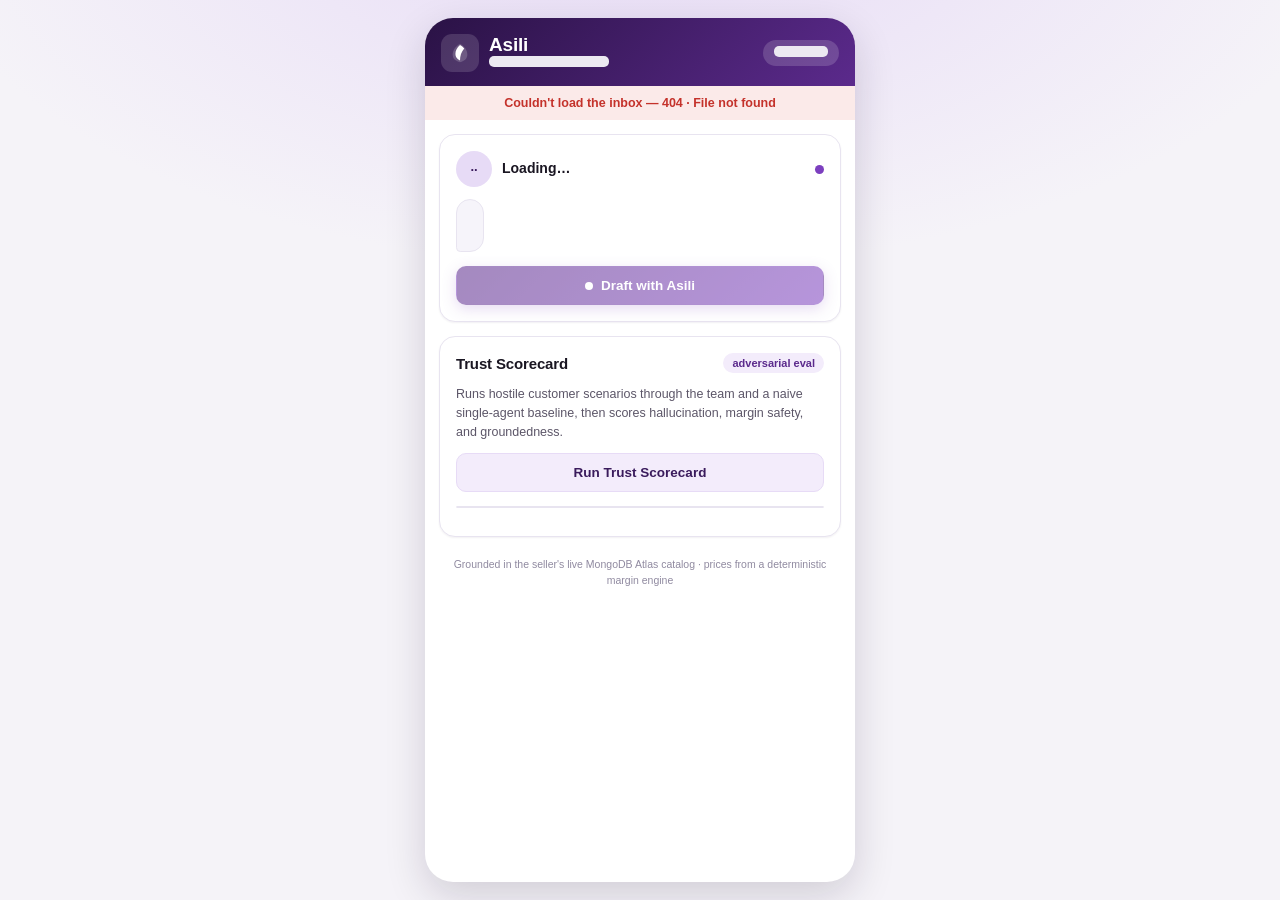
==== src/asili_agents/web/index.html @ 0b122897 "feat(web): phone-inbox SPA (activity rail, source chips, approval gate, Trust Scorecard)" ====
<!DOCTYPE html>
<html lang="en">
<head>
  <meta charset="UTF-8" />
  <!-- Phone-first: lock the viewport so the inbox feels like a native app -->
  <meta name="viewport" content="width=device-width, initial-scale=1, viewport-fit=cover" />
  <meta name="theme-color" content="#2A1245" />
  <meta name="description" content="Asili — the AI ops team that can prove it never lied. Every reply grounded in the seller's live catalog." />
  <title>Asili · Seller Inbox</title>
  <!-- Same-origin static assets only. No CDNs, no build step. -->
  <link rel="stylesheet" href="./styles.css" />
</head>
<body>
  <!-- The whole app is a single phone-sized column (max ~430px). -->
  <main class="phone" id="app" aria-live="polite">

    <!-- 1) HEADER: Asili wordmark + seller name + lane (from /api/seller) -->
    <header class="appbar" id="appbar">
      <div class="appbar__brand">
        <!-- Inline SVG mark (no external logos / trademarks per competition rules) -->
        <span class="logo" aria-hidden="true">
          <svg viewBox="0 0 24 24" width="22" height="22" role="img">
            <!-- Stylized tea leaf in deep violet -->
            <path d="M12 2C7 5 4 9 4 14c0 4 3 7 8 8 5-1 8-4 8-8 0-5-3-9-8-12z"
                  fill="currentColor" opacity="0.18"/>
            <path d="M12 3.2c-3.2 3-5 6.2-5 9.8 0 3 1.7 5.6 5 7.2 0-5.1 1.4-9.4 4.6-13.1C15.3 5.3 13.8 4 12 3.2z"
                  fill="currentColor"/>
          </svg>
        </span>
        <div class="appbar__titles">
          <span class="wordmark">Asili</span>
          <span class="appbar__sub" id="sellerLine">
            <span class="skeleton skeleton--text" style="width:120px"></span>
          </span>
        </div>
      </div>
      <span class="lane-pill" id="lanePill" title="Trade lane">
        <span class="skeleton skeleton--text" style="width:54px"></span>
      </span>
    </header>

    <!-- Thin global error banner (network failures, etc.) -->
    <div class="banner banner--error" id="errorBanner" hidden role="alert"></div>

    <!-- Scrollable conversation + panels -->
    <section class="scroll" id="scroll">

      <!-- 2) CONVERSATION: inbound customer bubble + primary CTA -->
      <article class="card thread" id="threadCard" aria-label="Customer conversation">
        <div class="thread__meta" id="threadMeta">
          <span class="avatar" id="custAvatar">··</span>
          <div class="thread__who">
            <strong id="custName">Loading…</strong>
            <span class="thread__channel" id="custChannel"></span>
          </div>
          <span class="dot dot--live" title="Awaiting reply"></span>
        </div>

        <!-- Message bubbles get injected here -->
        <div class="bubbles" id="bubbles">
          <div class="bubble bubble--in skeleton-bubble">
            <span class="skeleton skeleton--text" style="width:80%"></span>
            <span class="skeleton skeleton--text" style="width:55%"></span>
          </div>
        </div>

        <!-- Primary action -->
        <button class="btn btn--primary btn--block" id="draftBtn" disabled>
          <span class="btn__spark" aria-hidden="true"></span>
          Draft with Asili
        </button>
      </article>

      <!-- 3) ACTIVITY RAIL: streamed agent steps (filled after Draft) -->
      <article class="card panel" id="railCard" hidden aria-label="Agent activity">
        <div class="panel__head">
          <h2 class="panel__title">Agent activity</h2>
          <span class="panel__tag" id="railTag">live trace</span>
        </div>
        <ol class="rail" id="rail"></ol>
      </article>

      <!-- 3b) DRAFT REPLY: grounded facts + source chips + approve/edit/reject -->
      <article class="card panel" id="draftCard" hidden aria-label="Drafted reply">
        <div class="panel__head">
          <h2 class="panel__title">Asili's draft reply</h2>
          <span class="panel__tag panel__tag--ok" id="draftStatusTag">pending approval</span>
        </div>

        <!-- Grounded business facts (from facts[]) -->
        <div class="facts" id="facts"></div>

        <!-- The composed reply, shown as an outbound bubble -->
        <div class="draft-bubble" id="draftBubble">
          <p class="draft-bubble__body" id="draftBody"></p>
          <div class="sources" id="draftSources"></div>
        </div>

        <!-- Inline editor (hidden until "Edit") -->
        <div class="editor" id="editor" hidden>
          <label class="editor__label" for="editArea">Edit before sending</label>
          <textarea id="editArea" class="editor__area" rows="4"></textarea>
        </div>

        <!-- One-tap controls -->
        <div class="actions" id="draftActions">
          <button class="btn btn--primary" id="approveBtn">Approve &amp; send</button>
          <button class="btn btn--ghost" id="editBtn">Edit</button>
          <button class="btn btn--danger-ghost" id="rejectBtn">Reject</button>
        </div>
        <!-- Editor-mode controls (hidden until Edit) -->
        <div class="actions" id="editActions" hidden>
          <button class="btn btn--primary" id="sendEditBtn">Send edited</button>
          <button class="btn btn--ghost" id="cancelEditBtn">Cancel</button>
        </div>

        <!-- Result toast after an action -->
        <div class="result" id="approveResult" hidden></div>
      </article>

      <!-- 4) BASELINE: "What a plain chatbot would send" -->
      <article class="card panel panel--muted" id="baselineCard" hidden aria-label="Plain chatbot comparison">
        <div class="panel__head">
          <h2 class="panel__title">What a plain chatbot would send</h2>
          <span class="panel__tag panel__tag--bad">no tools · ungrounded</span>
        </div>
        <div class="baseline-bubble" id="baselineBubble">
          <p class="baseline-bubble__body" id="baselineBody"></p>
          <div class="warnings" id="baselineWarnings"></div>
        </div>
        <p class="panel__foot">Single model, no catalog access. It guesses — and the guesses are wrong.</p>
      </article>

      <!-- 5) TRUST SCORECARD: team vs baseline metrics (/api/eval) -->
      <article class="card panel" id="scoreCard" aria-label="Trust scorecard">
        <div class="panel__head">
          <h2 class="panel__title">Trust Scorecard</h2>
          <span class="panel__tag" id="scoreTag">adversarial eval</span>
        </div>
        <p class="panel__intro">
          Runs hostile customer scenarios through the team and a naive single-agent baseline,
          then scores hallucination, margin safety, and groundedness.
        </p>
        <button class="btn btn--secondary btn--block" id="evalBtn">Run Trust Scorecard</button>
        <!-- Scoreboard injected here -->
        <div class="scoreboard" id="scoreboard" hidden></div>
        <!-- Per-scenario detail -->
        <div class="scenarios" id="scenarios" hidden></div>
      </article>

      <footer class="appfoot">
        <span>Grounded in the seller's live MongoDB Atlas catalog · prices from a deterministic margin engine</span>
      </footer>
    </section>
  </main>

  <!-- Same-origin script, no modules needed -->
  <script src="./app.js" defer></script>
</body>
</html>
---- src/asili_agents/web/styles.css ----
/* =========================================================================
   Asili — Seller Inbox
   Phone-first single-page app. Deep-violet accent (the hero is Purple Tea).
   No frameworks, no CDNs. System fonts only so it works fully offline.
   ========================================================================= */

/* ---- Design tokens ---------------------------------------------------- */
:root {
  /* Deep-violet / purple accent system */
  --violet-900: #1B0E2E;
  --violet-800: #2A1245;
  --violet-700: #3A1B5C;
  --violet-600: #5B2A8C;
  --violet-500: #7C3FBF;   /* primary accent */
  --violet-400: #9B6BD6;
  --violet-200: #E7DBF6;
  --violet-100: #F3ECFB;

  /* Neutrals */
  --bg: #F5F3F8;
  --surface: #FFFFFF;
  --surface-muted: #F6F4FA;
  --ink: #1A1622;
  --ink-muted: #5C5668;
  --ink-subtle: #908AA0;
  --border: #E8E4F0;
  --border-strong: #D7D0E6;

  /* Status colors */
  --ok: #1F8A55;
  --ok-soft: #E4F4EC;
  --bad: #C4322B;
  --bad-soft: #FBEAE9;
  --warn: #B5791A;
  --warn-soft: #F8EFDD;
  --signal: #B5791A;

  /* MongoDB / MCP chip (brand-neutral leaf-green, no logos) */
  --mongo: #0E7A4B;
  --mongo-soft: #E2F3EA;

  --radius: 16px;
  --radius-sm: 10px;
  --radius-lg: 22px;
  --shadow-sm: 0 1px 2px rgba(26, 14, 46, 0.06);
  --shadow-md: 0 6px 20px rgba(26, 14, 46, 0.10);
  --shadow-lg: 0 14px 40px rgba(26, 14, 46, 0.16);

  --font: -apple-system, BlinkMacSystemFont, "Segoe UI", Roboto, Helvetica, Arial, sans-serif;
  --mono: ui-monospace, "SF Mono", "Cascadia Mono", Menlo, Consolas, monospace;
}

/* ---- Reset ------------------------------------------------------------ */
* { box-sizing: border-box; margin: 0; padding: 0; }
html, body { height: 100%; }
body {
  font-family: var(--font);
  color: var(--ink);
  /* Soft violet gradient backdrop frames the phone on larger screens */
  background:
    radial-gradient(1200px 600px at 50% -10%, var(--violet-200), transparent 60%),
    var(--bg);
  -webkit-font-smoothing: antialiased;
  text-rendering: optimizeLegibility;
  display: flex;
  justify-content: center;
}

button { font-family: inherit; cursor: pointer; }
ol, ul { list-style: none; }

/* ---- Phone shell ------------------------------------------------------ */
.phone {
  width: 100%;
  max-width: 430px;
  min-height: 100dvh;
  background: var(--surface);
  display: flex;
  flex-direction: column;
  position: relative;
  box-shadow: var(--shadow-lg);
}
@media (min-width: 460px) {
  .phone {
    margin: 18px 0;
    min-height: calc(100dvh - 36px);
    border-radius: 28px;
    overflow: hidden;
  }
}

/* ---- App bar (header) ------------------------------------------------- */
.appbar {
  display: flex;
  align-items: center;
  justify-content: space-between;
  gap: 10px;
  padding: 16px 16px 14px;
  padding-top: max(16px, env(safe-area-inset-top));
  background: linear-gradient(135deg, var(--violet-800), var(--violet-600));
  color: #fff;
  position: sticky;
  top: 0;
  z-index: 20;
}
.appbar__brand { display: flex; align-items: center; gap: 10px; min-width: 0; }
.logo {
  display: grid; place-items: center;
  width: 38px; height: 38px;
  border-radius: 11px;
  background: rgba(255, 255, 255, 0.14);
  color: #fff;
  flex: none;
}
.appbar__titles { display: flex; flex-direction: column; line-height: 1.1; min-width: 0; }
.wordmark { font-size: 19px; font-weight: 700; letter-spacing: -0.01em; }
.appbar__sub {
  font-size: 12.5px;
  color: rgba(255, 255, 255, 0.78);
  white-space: nowrap;
  overflow: hidden;
  text-overflow: ellipsis;
  max-width: 200px;
}
.lane-pill {
  flex: none;
  font-size: 12px;
  font-weight: 600;
  padding: 6px 11px;
  border-radius: 999px;
  background: rgba(255, 255, 255, 0.16);
  color: #fff;
  white-space: nowrap;
}

/* ---- Scroll area ------------------------------------------------------ */
.scroll {
  flex: 1;
  overflow-y: auto;
  -webkit-overflow-scrolling: touch;
  padding: 14px 14px calc(20px + env(safe-area-inset-bottom));
  display: flex;
  flex-direction: column;
  gap: 14px;
}

/* ---- Cards / panels --------------------------------------------------- */
.card {
  background: var(--surface);
  border: 1px solid var(--border);
  border-radius: var(--radius);
  box-shadow: var(--shadow-sm);
  padding: 16px;
}
.panel--muted { background: var(--surface-muted); }

.panel__head {
  display: flex;
  align-items: center;
  justify-content: space-between;
  gap: 10px;
  margin-bottom: 12px;
}
.panel__title { font-size: 15px; font-weight: 700; letter-spacing: -0.01em; }
.panel__tag {
  font-size: 11px;
  font-weight: 600;
  padding: 4px 9px;
  border-radius: 999px;
  background: var(--violet-100);
  color: var(--violet-600);
  white-space: nowrap;
}
.panel__tag--ok { background: var(--warn-soft); color: var(--warn); }
.panel__tag--bad { background: var(--bad-soft); color: var(--bad); }
.panel__intro, .panel__foot, .panel__intro {
  font-size: 12.5px;
  color: var(--ink-muted);
  line-height: 1.5;
}
.panel__intro { margin-bottom: 12px; }
.panel__foot { margin-top: 10px; }

/* ---- Conversation thread --------------------------------------------- */
.thread__meta {
  display: flex;
  align-items: center;
  gap: 10px;
  margin-bottom: 12px;
}
.avatar {
  width: 36px; height: 36px;
  border-radius: 50%;
  background: var(--violet-200);
  color: var(--violet-700);
  font-size: 13px;
  font-weight: 700;
  display: grid;
  place-items: center;
  flex: none;
}
.thread__who { display: flex; flex-direction: column; line-height: 1.25; flex: 1; min-width: 0; }
.thread__who strong { font-size: 14px; }
.thread__channel { font-size: 11.5px; color: var(--ink-subtle); }
.dot { width: 9px; height: 9px; border-radius: 50%; background: var(--ink-subtle); flex: none; }
.dot--live { background: var(--violet-500); box-shadow: 0 0 0 0 rgba(124, 63, 191, 0.5); animation: pulse 2s infinite; }
@keyframes pulse {
  0%   { box-shadow: 0 0 0 0 rgba(124, 63, 191, 0.45); }
  70%  { box-shadow: 0 0 0 7px rgba(124, 63, 191, 0); }
  100% { box-shadow: 0 0 0 0 rgba(124, 63, 191, 0); }
}

.bubbles { display: flex; flex-direction: column; gap: 8px; margin-bottom: 14px; }
.bubble {
  max-width: 88%;
  padding: 10px 13px;
  font-size: 13.5px;
  line-height: 1.45;
  border-radius: 16px;
  position: relative;
}
.bubble--in {
  align-self: flex-start;
  background: var(--surface-muted);
  border: 1px solid var(--border);
  border-bottom-left-radius: 5px;
  color: var(--ink);
}
.bubble--out {
  align-self: flex-end;
  background: linear-gradient(135deg, var(--violet-600), var(--violet-500));
  color: #fff;
  border-bottom-right-radius: 5px;
}
.bubble__time {
  display: block;
  font-size: 10.5px;
  margin-top: 5px;
  opacity: 0.6;
}

/* ---- Buttons ---------------------------------------------------------- */
.btn {
  border: 1px solid transparent;
  border-radius: var(--radius-sm);
  padding: 11px 14px;
  font-size: 13.5px;
  font-weight: 600;
  color: var(--ink);
  background: var(--surface);
  transition: transform .08s ease, box-shadow .15s ease, background .15s ease, opacity .15s ease;
  display: inline-flex;
  align-items: center;
  justify-content: center;
  gap: 8px;
}
.btn:active { transform: scale(0.98); }
.btn:disabled { opacity: 0.55; cursor: not-allowed; }
.btn--block { width: 100%; }

.btn--primary {
  background: linear-gradient(135deg, var(--violet-600), var(--violet-500));
  color: #fff;
  box-shadow: 0 4px 14px rgba(124, 63, 191, 0.32);
}
.btn--primary:hover { box-shadow: 0 6px 18px rgba(124, 63, 191, 0.42); }

.btn--secondary {
  background: var(--violet-100);
  color: var(--violet-700);
  border-color: var(--violet-200);
}
.btn--ghost { background: var(--surface); border-color: var(--border-strong); color: var(--ink-muted); }
.btn--danger-ghost { background: var(--surface); border-color: var(--bad-soft); color: var(--bad); }

/* little animated spark inside the primary CTA */
.btn__spark {
  width: 8px; height: 8px; border-radius: 50%;
  background: #fff;
  box-shadow: 0 0 0 0 rgba(255,255,255,0.6);
  animation: spark 1.6s infinite;
}
@keyframes spark {
  0%, 100% { transform: scale(1); opacity: 1; }
  50% { transform: scale(1.5); opacity: 0.6; }
}
.btn.is-busy { pointer-events: none; }
.btn.is-busy .btn__spark { animation: spin 0.7s linear infinite; border-radius: 50%; box-shadow: none;
  width: 13px; height: 13px; background: transparent; border: 2px solid rgba(255,255,255,0.4); border-top-color: #fff; }
@keyframes spin { to { transform: rotate(360deg); } }

/* ---- Activity rail ---------------------------------------------------- */
.rail { display: flex; flex-direction: column; gap: 0; position: relative; }
.rail__step {
  display: grid;
  grid-template-columns: 26px 1fr;
  gap: 10px;
  padding-bottom: 14px;
  position: relative;
  /* fade-in as steps stream in */
  opacity: 0;
  transform: translateY(6px);
  animation: stepIn .34s ease forwards;
}
@keyframes stepIn { to { opacity: 1; transform: translateY(0); } }
/* vertical connector line */
.rail__step:not(:last-child)::before {
  content: "";
  position: absolute;
  left: 12px;
  top: 24px;
  bottom: 2px;
  width: 2px;
  background: var(--border);
}
.rail__node {
  width: 26px; height: 26px;
  border-radius: 50%;
  display: grid; place-items: center;
  font-size: 12px;
  background: var(--violet-100);
  color: var(--violet-600);
  border: 2px solid var(--surface);
  box-shadow: 0 0 0 1px var(--border);
  z-index: 1;
  flex: none;
}
.rail__node--manager { background: var(--violet-600); color: #fff; }
.rail__node--mongo { background: var(--mongo-soft); color: var(--mongo); }
.rail__node--pricing { background: var(--ok-soft); color: var(--ok); }

.rail__body { min-width: 0; padding-top: 1px; }
.rail__top { display: flex; align-items: center; gap: 7px; flex-wrap: wrap; margin-bottom: 3px; }
.rail__agent { font-size: 12.5px; font-weight: 700; color: var(--ink); }
.rail__role { font-size: 11px; color: var(--ink-subtle); }
.rail__trace { font-size: 12.5px; color: var(--ink-muted); line-height: 1.45; }

/* MongoDB · MCP chip */
.chip-mcp {
  display: inline-flex;
  align-items: center;
  gap: 5px;
  font-size: 10.5px;
  font-weight: 700;
  padding: 3px 8px;
  border-radius: 999px;
  background: var(--mongo-soft);
  color: var(--mongo);
  letter-spacing: 0.01em;
}
.chip-mcp::before {
  content: "";
  width: 7px; height: 7px;
  border-radius: 2px 7px 2px 7px; /* leaf-ish, brand-neutral */
  background: var(--mongo);
}

/* generic step-type chip */
.chip-step {
  font-size: 10px;
  font-weight: 700;
  text-transform: uppercase;
  letter-spacing: 0.04em;
  padding: 2px 7px;
  border-radius: 999px;
  background: var(--surface-muted);
  color: var(--ink-subtle);
  border: 1px solid var(--border);
}

.rail__empty {
  font-size: 12.5px;
  color: var(--ink-muted);
  line-height: 1.5;
  background: var(--violet-100);
  border: 1px dashed var(--violet-200);
  border-radius: var(--radius-sm);
  padding: 12px;
}

/* ---- Grounded facts grid --------------------------------------------- */
.facts {
  display: grid;
  grid-template-columns: 1fr 1fr;
  gap: 8px;
  margin-bottom: 14px;
}
.fact {
  background: var(--surface-muted);
  border: 1px solid var(--border);
  border-radius: var(--radius-sm);
  padding: 9px 11px;
}
.fact--signal { background: var(--warn-soft); border-color: #efe0c2; }
.fact--accent { background: var(--violet-100); border-color: var(--violet-200); }
.fact__key { font-size: 10.5px; color: var(--ink-subtle); text-transform: uppercase; letter-spacing: 0.03em; }
.fact__val { font-size: 15px; font-weight: 700; color: var(--ink); margin-top: 2px; }
.fact--accent .fact__val { color: var(--violet-700); }
.fact--signal .fact__val { color: var(--warn); }
.fact__sub { font-size: 11px; color: var(--ink-muted); margin-top: 1px; }

/* ---- Draft bubble + source chips ------------------------------------- */
.draft-bubble {
  background: linear-gradient(135deg, var(--violet-700), var(--violet-500));
  color: #fff;
  border-radius: var(--radius);
  border-bottom-right-radius: 6px;
  padding: 13px 14px;
  margin-bottom: 12px;
  box-shadow: var(--shadow-md);
}
.draft-bubble__body { font-size: 13.5px; line-height: 1.5; white-space: pre-wrap; }
.sources { display: flex; flex-wrap: wrap; gap: 6px; margin-top: 11px; }
.chip-source {
  font-size: 10.5px;
  font-weight: 600;
  padding: 4px 9px 4px 7px;
  border-radius: 999px;
  background: rgba(255, 255, 255, 0.16);
  color: #fff;
  border: 1px solid rgba(255, 255, 255, 0.22);
  display: inline-flex;
  align-items: center;
  gap: 5px;
  cursor: pointer;
  transition: background .15s ease;
}
.chip-source:hover, .chip-source:focus-visible { background: rgba(255, 255, 255, 0.28); outline: none; }
.chip-source::before {
  content: "";
  width: 6px; height: 6px; border-radius: 50%;
  background: rgba(255,255,255,0.9);
}
.chip-source.is-flash { animation: chipFlash .9s ease; }
@keyframes chipFlash { 0% { background: #fff; color: var(--violet-700); } 100% {} }

/* ---- Editor ----------------------------------------------------------- */
.editor { margin-bottom: 12px; }
.editor__label { font-size: 11.5px; color: var(--ink-muted); display: block; margin-bottom: 6px; }
.editor__area {
  width: 100%;
  font-family: inherit;
  font-size: 13.5px;
  line-height: 1.5;
  padding: 11px;
  border-radius: var(--radius-sm);
  border: 1px solid var(--border-strong);
  resize: vertical;
  color: var(--ink);
  background: var(--surface);
}
.editor__area:focus { outline: 2px solid var(--violet-400); border-color: var(--violet-400); }

/* ---- Action rows ------------------------------------------------------ */
.actions { display: flex; gap: 8px; }
.actions .btn { flex: 1; }
.actions .btn--ghost, .actions .btn--danger-ghost { flex: 0 0 auto; }

.result {
  margin-top: 12px;
  font-size: 12.5px;
  font-weight: 600;
  padding: 10px 12px;
  border-radius: var(--radius-sm);
  display: flex;
  align-items: center;
  gap: 8px;
}
.result--ok { background: var(--ok-soft); color: var(--ok); }
.result--info { background: var(--violet-100); color: var(--violet-700); }
.result--bad { background: var(--bad-soft); color: var(--bad); }

/* ---- Baseline (plain chatbot) ---------------------------------------- */
.baseline-bubble {
  background: #ECE9F0;
  border: 1px solid var(--border-strong);
  border-radius: var(--radius);
  border-bottom-left-radius: 6px;
  padding: 12px 13px;
  /* desaturated / greyed look */
  filter: grayscale(0.25);
}
.baseline-bubble__body { font-size: 13px; line-height: 1.5; color: #4a4655; white-space: pre-wrap; }
.warnings { display: flex; flex-wrap: wrap; gap: 6px; margin-top: 10px; }
.badge-warn {
  font-size: 10.5px;
  font-weight: 700;
  padding: 4px 9px;
  border-radius: 999px;
  background: var(--bad-soft);
  color: var(--bad);
  border: 1px solid #f1c9c6;
  display: inline-flex;
  align-items: center;
  gap: 5px;
}
.badge-warn::before { content: "!"; font-weight: 800; }

/* ---- Trust scorecard -------------------------------------------------- */
.scoreboard {
  margin-top: 14px;
  display: grid;
  grid-template-columns: 1.2fr 1fr 1fr;
  gap: 0;
  border: 1px solid var(--border);
  border-radius: var(--radius-sm);
  overflow: hidden;
}
.scoreboard__cell {
  padding: 10px 8px;
  border-bottom: 1px solid var(--border);
  font-size: 12px;
  text-align: center;
}
.scoreboard__cell:nth-child(3n+1) { text-align: left; }
.scoreboard__row { display: contents; }
.scoreboard__head .scoreboard__cell {
  background: var(--surface-muted);
  font-weight: 700;
  font-size: 11px;
  color: var(--ink-muted);
}
.scoreboard__metric { font-weight: 600; color: var(--ink); }
.scoreboard__cell:nth-last-child(-n+3) { border-bottom: none; }
.score-val { font-weight: 700; font-size: 13.5px; display: inline-block; }
.score-val--team { color: var(--ok); }
.score-val--base { color: var(--bad); }
.score-val--mute { color: var(--ink-subtle); }

.scenarios { margin-top: 12px; display: flex; flex-direction: column; gap: 8px; }
.scenario {
  border: 1px solid var(--border);
  border-radius: var(--radius-sm);
  padding: 10px 11px;
  font-size: 12px;
}
.scenario__top { display: flex; align-items: center; gap: 8px; margin-bottom: 4px; }
.scenario__verdict {
  font-size: 10px; font-weight: 800; text-transform: uppercase; letter-spacing: 0.04em;
  padding: 2px 7px; border-radius: 999px; flex: none;
}
.scenario__verdict--pass { background: var(--ok-soft); color: var(--ok); }
.scenario__verdict--fail { background: var(--bad-soft); color: var(--bad); }
.scenario__prompt { color: var(--ink); font-weight: 600; line-height: 1.4; }
.scenario__issues { color: var(--bad); margin-top: 4px; font-size: 11.5px; line-height: 1.4; }

.summary-line {
  margin-top: 12px;
  font-size: 12.5px;
  line-height: 1.5;
  color: var(--ink-muted);
  background: var(--violet-100);
  border-radius: var(--radius-sm);
  padding: 10px 12px;
}

/* ---- Footer ----------------------------------------------------------- */
.appfoot {
  text-align: center;
  font-size: 10.5px;
  color: var(--ink-subtle);
  line-height: 1.5;
  padding: 6px 14px 2px;
}

/* ---- Banner ----------------------------------------------------------- */
.banner {
  font-size: 12.5px;
  font-weight: 600;
  padding: 10px 16px;
  text-align: center;
}
.banner--error { background: var(--bad-soft); color: var(--bad); }

/* ---- Skeleton loaders ------------------------------------------------- */
.skeleton {
  display: inline-block;
  border-radius: 6px;
  background: linear-gradient(90deg, #ece9f1 25%, #f5f3f8 37%, #ece9f1 63%);
  background-size: 400% 100%;
  animation: shimmer 1.4s ease infinite;
}
.skeleton--text { height: 11px; border-radius: 5px; }
.skeleton-bubble { display: flex; flex-direction: column; gap: 7px; }
.skeleton-bubble .skeleton { height: 12px; }
@keyframes shimmer { 0% { background-position: 100% 0; } 100% { background-position: -100% 0; } }

/* ---- Reduced motion --------------------------------------------------- */
@media (prefers-reduced-motion: reduce) {
  *, *::before, *::after { animation-duration: 0.001ms !important; animation-iteration-count: 1 !important; transition-duration: 0.001ms !important; }
  .rail__step { opacity: 1; transform: none; }
}
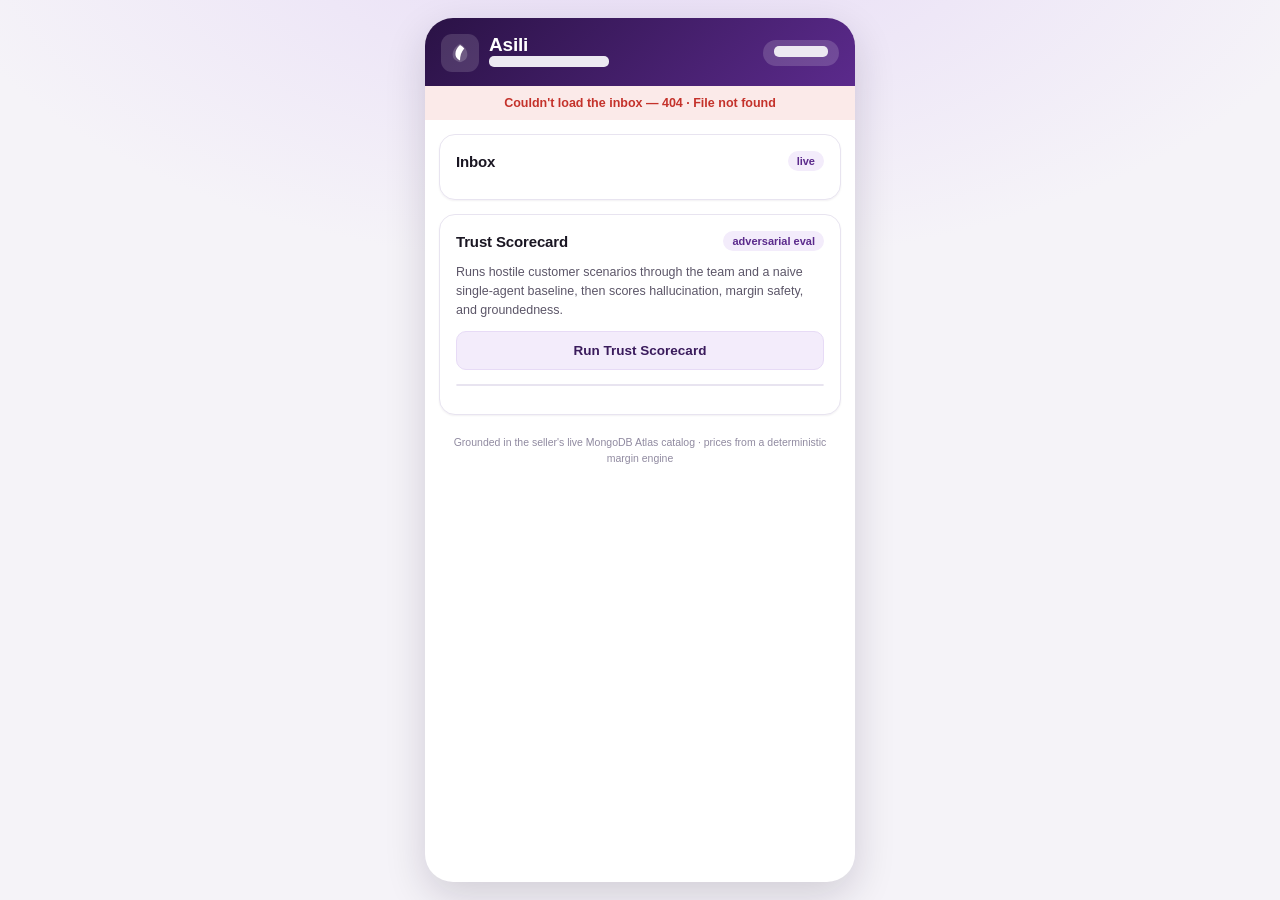
==== commit 93331039: "feat(web): seller inbox — GET /api/inbox + UI lists/opens/approves incoming Telegram conversations (" ====
--- a/src/asili_agents/web/index.html
+++ b/src/asili_agents/web/index.html
@@ -45,8 +45,17 @@
     <!-- Scrollable conversation + panels -->
     <section class="scroll" id="scroll">
 
-      <!-- 2) CONVERSATION: inbound customer bubble + primary CTA -->
-      <article class="card thread" id="threadCard" aria-label="Customer conversation">
+      <!-- 1b) INBOX: incoming conversations (Telegram + demo); polled for new ones -->
+      <article class="card inbox" id="inboxCard" aria-label="Inbox">
+        <div class="panel__head">
+          <h2 class="panel__title">Inbox</h2>
+          <span class="panel__tag" id="inboxTag">live</span>
+        </div>
+        <ul class="inbox__list" id="inboxList"></ul>
+      </article>
+
+      <!-- 2) CONVERSATION: opened from the inbox -->
+      <article class="card thread" id="threadCard" aria-label="Customer conversation" hidden>
         <div class="thread__meta" id="threadMeta">
           <span class="avatar" id="custAvatar">··</span>
           <div class="thread__who">
--- a/src/asili_agents/web/styles.css
+++ b/src/asili_agents/web/styles.css
@@ -590,3 +590,22 @@
   *, *::before, *::after { animation-duration: 0.001ms !important; animation-iteration-count: 1 !important; transition-duration: 0.001ms !important; }
   .rail__step { opacity: 1; transform: none; }
 }
+
+/* ---- Inbox list ------------------------------------------------------- */
+.inbox__list { list-style: none; margin: 0; padding: 0; display: flex; flex-direction: column; gap: 6px; }
+.inbox__empty { color: #8a8597; font-size: 13px; padding: 8px 2px; }
+.inbox__item {
+  display: flex; align-items: center; gap: 10px; padding: 9px 10px;
+  border-radius: 12px; cursor: pointer; border: 1px solid transparent;
+  transition: background 0.15s ease, border-color 0.15s ease;
+}
+.inbox__item:hover { background: rgba(127, 90, 240, 0.06); }
+.inbox__item.is-active { background: rgba(127, 90, 240, 0.10); border-color: rgba(127, 90, 240, 0.35); }
+.inbox__meta { display: flex; flex-direction: column; gap: 2px; min-width: 0; flex: 1; }
+.inbox__top { display: flex; align-items: center; gap: 8px; }
+.inbox__top strong { font-size: 14px; }
+.inbox__snippet { color: #8a8597; font-size: 12px; white-space: nowrap; overflow: hidden; text-overflow: ellipsis; }
+.inbox__dot { width: 9px; height: 9px; border-radius: 50%; background: #f0a500; box-shadow: 0 0 0 3px rgba(240, 165, 0, 0.18); flex: none; }
+.avatar--sm { width: 30px; height: 30px; font-size: 11px; flex: none; }
+.chip--tg { background: rgba(38, 160, 230, 0.16); color: #1c8fd0; }
+.chip--chan { background: rgba(127, 90, 240, 0.12); color: #6b46c1; }
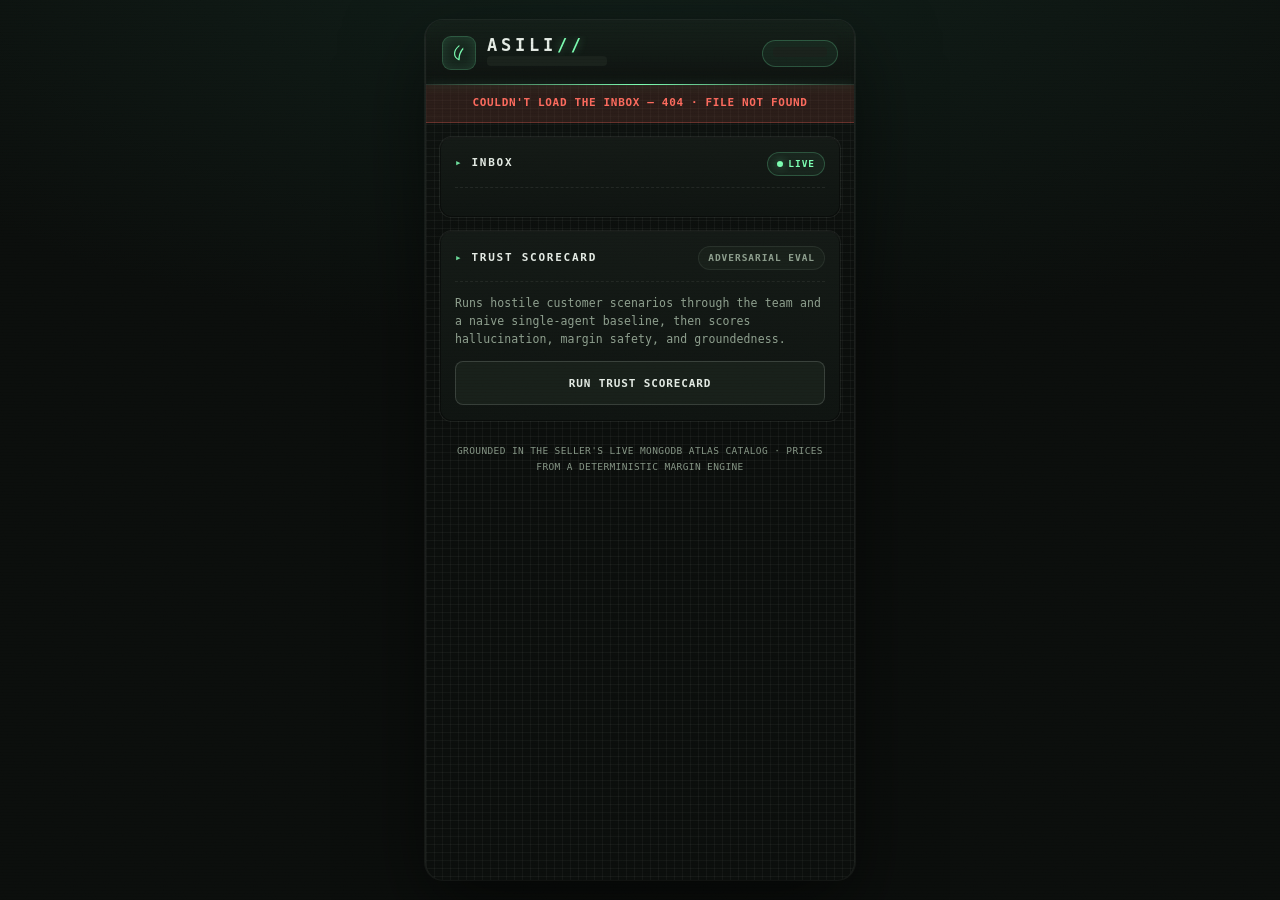
==== commit e1a7e070: "feat(web): redesign seller inbox to a distinctive trust-terminal aesthetic (frontend-design SKILL) R" ====
--- a/src/asili_agents/web/index.html
+++ b/src/asili_agents/web/index.html
@@ -2,40 +2,44 @@
 <html lang="en">
 <head>
   <meta charset="UTF-8" />
-  <!-- Phone-first: lock the viewport so the inbox feels like a native app -->
+  <!-- Phone-first: lock the viewport so the inbox feels like a native instrument -->
   <meta name="viewport" content="width=device-width, initial-scale=1, viewport-fit=cover" />
-  <meta name="theme-color" content="#2A1245" />
-  <meta name="description" content="Asili — the AI ops team that can prove it never lied. Every reply grounded in the seller's live catalog." />
-  <title>Asili · Seller Inbox</title>
-  <!-- Same-origin static assets only. No CDNs, no build step. -->
+  <meta name="theme-color" content="#0B0E0C" />
+  <meta name="color-scheme" content="dark" />
+  <meta name="description" content="Asili — the AI ops team that can prove it never lied. Every reply is a signed, tamper-evident receipt grounded in the seller's live catalog." />
+  <title>ASILI//  Trust Terminal</title>
+  <!-- Same-origin static assets only. No CDNs, no build step, no web fonts. -->
   <link rel="stylesheet" href="./styles.css" />
 </head>
 <body>
-  <!-- The whole app is a single phone-sized column (max ~430px). -->
-  <main class="phone" id="app" aria-live="polite">
+  <!-- Atmospheric layers (pure CSS / inline SVG, no network). -->
+  <div class="grain" aria-hidden="true"></div>
 
-    <!-- 1) HEADER: Asili wordmark + seller name + lane (from /api/seller) -->
+  <!-- The whole app is a single instrument column (max ~430px). Live regions are
+       scoped to the small status surfaces (error banner, approval toast) rather
+       than the whole app, so 5s inbox polls don't spam screen readers. -->
+  <main class="phone" id="app">
+
+    <!-- 1) HEADER: ASILI// wordmark + seller + trade-lane register -->
     <header class="appbar" id="appbar">
       <div class="appbar__brand">
-        <!-- Inline SVG mark (no external logos / trademarks per competition rules) -->
         <span class="logo" aria-hidden="true">
-          <svg viewBox="0 0 24 24" width="22" height="22" role="img">
-            <!-- Stylized tea leaf in deep violet -->
-            <path d="M12 2C7 5 4 9 4 14c0 4 3 7 8 8 5-1 8-4 8-8 0-5-3-9-8-12z"
-                  fill="currentColor" opacity="0.18"/>
-            <path d="M12 3.2c-3.2 3-5 6.2-5 9.8 0 3 1.7 5.6 5 7.2 0-5.1 1.4-9.4 4.6-13.1C15.3 5.3 13.8 4 12 3.2z"
-                  fill="currentColor"/>
+          <svg viewBox="0 0 24 24" width="20" height="20" role="img">
+            <!-- Origin leaf, drawn as a hairline instrument glyph in phosphor -->
+            <path d="M12 3.4C8.6 6.2 6.7 9.5 6.7 13c0 3 1.8 5.6 5.3 7.2 0-5.1 1.4-9.4 4.7-13.1"
+                  fill="none" stroke="currentColor" stroke-width="1.4" stroke-linecap="round" stroke-linejoin="round"/>
+            <path d="M12 20.2C12 14 13.5 9.4 17 5.6" fill="none" stroke="currentColor" stroke-width="0.9" opacity="0.55"/>
           </svg>
         </span>
         <div class="appbar__titles">
-          <span class="wordmark">Asili</span>
+          <span class="wordmark" aria-label="Asili">ASILI<span class="wordmark__slash">//</span></span>
           <span class="appbar__sub" id="sellerLine">
-            <span class="skeleton skeleton--text" style="width:120px"></span>
+            <span class="skeleton skeleton--text skeleton--w120"></span>
           </span>
         </div>
       </div>
       <span class="lane-pill" id="lanePill" title="Trade lane">
-        <span class="skeleton skeleton--text" style="width:54px"></span>
+        <span class="skeleton skeleton--text skeleton--w54"></span>
       </span>
     </header>
 
@@ -48,8 +52,8 @@
       <!-- 1b) INBOX: incoming conversations (Telegram + demo); polled for new ones -->
       <article class="card inbox" id="inboxCard" aria-label="Inbox">
         <div class="panel__head">
-          <h2 class="panel__title">Inbox</h2>
-          <span class="panel__tag" id="inboxTag">live</span>
+          <h2 class="panel__title"><span class="prompt">▸</span> Inbox</h2>
+          <span class="panel__tag panel__tag--live" id="inboxTag">live</span>
         </div>
         <ul class="inbox__list" id="inboxList"></ul>
       </article>
@@ -68,8 +72,8 @@
         <!-- Message bubbles get injected here -->
         <div class="bubbles" id="bubbles">
           <div class="bubble bubble--in skeleton-bubble">
-            <span class="skeleton skeleton--text" style="width:80%"></span>
-            <span class="skeleton skeleton--text" style="width:55%"></span>
+            <span class="skeleton skeleton--text skeleton--w80"></span>
+            <span class="skeleton skeleton--text skeleton--w55"></span>
           </div>
         </div>
 
@@ -83,26 +87,28 @@
       <!-- 3) ACTIVITY RAIL: streamed agent steps (filled after Draft) -->
       <article class="card panel" id="railCard" hidden aria-label="Agent activity">
         <div class="panel__head">
-          <h2 class="panel__title">Agent activity</h2>
+          <h2 class="panel__title"><span class="prompt">▸</span> Agent trace</h2>
           <span class="panel__tag" id="railTag">live trace</span>
         </div>
         <ol class="rail" id="rail"></ol>
       </article>
 
-      <!-- 3b) DRAFT REPLY: grounded facts + source chips + approve/edit/reject -->
-      <article class="card panel" id="draftCard" hidden aria-label="Drafted reply">
+      <!-- 3b) DRAFT REPLY: grounded ledger + the signed receipt + approve/edit/reject -->
+      <article class="card panel draft" id="draftCard" hidden aria-label="Drafted reply">
         <div class="panel__head">
-          <h2 class="panel__title">Asili's draft reply</h2>
+          <h2 class="panel__title"><span class="prompt">▸</span> Grounded reply</h2>
           <span class="panel__tag panel__tag--ok" id="draftStatusTag">pending approval</span>
         </div>
 
-        <!-- Grounded business facts (from facts[]) -->
+        <!-- Grounded business facts, printed as a ledger of line items -->
         <div class="facts" id="facts"></div>
 
-        <!-- The composed reply, shown as an outbound bubble -->
+        <!-- The composed reply, rendered as a tamper-evident receipt -->
         <div class="draft-bubble" id="draftBubble">
+          <span class="receipt__rule" aria-hidden="true">— GROUNDED REPLY ————</span>
           <p class="draft-bubble__body" id="draftBody"></p>
           <div class="sources" id="draftSources"></div>
+          <div class="draft-stamp" id="draftStamp" hidden aria-hidden="true"></div>
         </div>
 
         <!-- Inline editor (hidden until "Edit") -->
@@ -123,27 +129,28 @@
           <button class="btn btn--ghost" id="cancelEditBtn">Cancel</button>
         </div>
 
-        <!-- Result toast after an action -->
-        <div class="result" id="approveResult" hidden></div>
+        <!-- Result toast after an action (scoped live region) -->
+        <div class="result" id="approveResult" hidden role="status" aria-live="polite"></div>
       </article>
 
-      <!-- 4) BASELINE: "What a plain chatbot would send" -->
-      <article class="card panel panel--muted" id="baselineCard" hidden aria-label="Plain chatbot comparison">
+      <!-- 4) BASELINE: "What a plain chatbot would send" — the forged carbon copy -->
+      <article class="card panel panel--muted baseline" id="baselineCard" hidden aria-label="Plain chatbot comparison">
         <div class="panel__head">
-          <h2 class="panel__title">What a plain chatbot would send</h2>
-          <span class="panel__tag panel__tag--bad">no tools · ungrounded</span>
+          <h2 class="panel__title"><span class="prompt">▸</span> Ungrounded chatbot</h2>
+          <span class="panel__tag panel__tag--bad">no tools · unverified</span>
         </div>
         <div class="baseline-bubble" id="baselineBubble">
+          <span class="receipt__rule receipt__rule--bad" aria-hidden="true">— CARBON COPY · UNSIGNED —</span>
           <p class="baseline-bubble__body" id="baselineBody"></p>
           <div class="warnings" id="baselineWarnings"></div>
         </div>
-        <p class="panel__foot">Single model, no catalog access. It guesses — and the guesses are wrong.</p>
+        <p class="panel__foot">Single model, no catalog read. Its numbers are guesses — so they're redacted.</p>
       </article>
 
       <!-- 5) TRUST SCORECARD: team vs baseline metrics (/api/eval) -->
       <article class="card panel" id="scoreCard" aria-label="Trust scorecard">
         <div class="panel__head">
-          <h2 class="panel__title">Trust Scorecard</h2>
+          <h2 class="panel__title"><span class="prompt">▸</span> Trust Scorecard</h2>
           <span class="panel__tag" id="scoreTag">adversarial eval</span>
         </div>
         <p class="panel__intro">
@@ -153,8 +160,6 @@
         <button class="btn btn--secondary btn--block" id="evalBtn">Run Trust Scorecard</button>
         <!-- Scoreboard injected here -->
         <div class="scoreboard" id="scoreboard" hidden></div>
-        <!-- Per-scenario detail -->
-        <div class="scenarios" id="scenarios" hidden></div>
       </article>
 
       <footer class="appfoot">
--- a/src/asili_agents/web/styles.css
+++ b/src/asili_agents/web/styles.css
@@ -1,91 +1,158 @@
 /* =========================================================================
-   Asili — Seller Inbox
-   Phone-first single-page app. Deep-violet accent (the hero is Purple Tea).
-   No frameworks, no CDNs. System fonts only so it works fully offline.
+   ASILI // LEDGER//TERMINAL
+   A trust instrument for micro-sellers. Near-black ledger, one phosphor accent,
+   monospace for every machine voice (labels, data, chrome) and a warm editorial
+   serif for the human voices (customer + reply prose). Zero sans-serif.
+
+   Hard constraints: no CDNs, no build step, no web fonts. 100% OS-resident
+   typography + pure-CSS / inline-SVG texture, fully functional offline.
    ========================================================================= */
 
-/* ---- Design tokens ---------------------------------------------------- */
 :root {
-  /* Deep-violet / purple accent system */
-  --violet-900: #1B0E2E;
-  --violet-800: #2A1245;
-  --violet-700: #3A1B5C;
-  --violet-600: #5B2A8C;
-  --violet-500: #7C3FBF;   /* primary accent */
-  --violet-400: #9B6BD6;
-  --violet-200: #E7DBF6;
-  --violet-100: #F3ECFB;
-
-  /* Neutrals */
-  --bg: #F5F3F8;
-  --surface: #FFFFFF;
-  --surface-muted: #F6F4FA;
-  --ink: #1A1622;
-  --ink-muted: #5C5668;
-  --ink-subtle: #908AA0;
-  --border: #E8E4F0;
-  --border-strong: #D7D0E6;
-
-  /* Status colors */
-  --ok: #1F8A55;
-  --ok-soft: #E4F4EC;
-  --bad: #C4322B;
-  --bad-soft: #FBEAE9;
-  --warn: #B5791A;
-  --warn-soft: #F8EFDD;
-  --signal: #B5791A;
-
-  /* MongoDB / MCP chip (brand-neutral leaf-green, no logos) */
-  --mongo: #0E7A4B;
-  --mongo-soft: #E2F3EA;
-
-  --radius: 16px;
-  --radius-sm: 10px;
-  --radius-lg: 22px;
-  --shadow-sm: 0 1px 2px rgba(26, 14, 46, 0.06);
-  --shadow-md: 0 6px 20px rgba(26, 14, 46, 0.10);
-  --shadow-lg: 0 14px 40px rgba(26, 14, 46, 0.16);
-
-  --font: -apple-system, BlinkMacSystemFont, "Segoe UI", Roboto, Helvetica, Arial, sans-serif;
-  --mono: ui-monospace, "SF Mono", "Cascadia Mono", Menlo, Consolas, monospace;
+  /* ---- Ledger palette (dark) ---------------------------------------- */
+  --bg-base: #0B0E0C;
+  --bg-alt: #0F1411;
+  --surface: #141A16;
+  --surface-2: #18201A;
+  --ink: #E6EDE6;
+  --ink-muted: #8FA08F;
+  --ink-faint: #869686; /* WCAG AA: ≥5.3:1 on every surface, still fainter than --ink-muted */
+
+  --accent: #7CFFB2;       /* phosphor signal — borders, ticks, live */
+  --accent-alt: #34E0A1;
+  --positive: #34E0A1;
+  --danger: #FF6B5E;
+  --warn: #F2C14E;
+
+  /* Hairlines + washes derived from ink/accent */
+  --line: rgba(230, 237, 230, 0.08);
+  --line-soft: rgba(230, 237, 230, 0.045);
+  --line-strong: rgba(230, 237, 230, 0.16);
+  --accent-line: rgba(124, 255, 178, 0.22);
+  --accent-wash: rgba(124, 255, 178, 0.06);
+  --accent-wash-2: rgba(124, 255, 178, 0.12);
+  --danger-wash: rgba(255, 107, 94, 0.12);
+  --warn-wash: rgba(242, 193, 78, 0.12);
+
+  /* MongoDB · MCP marker (kept on the phosphor accent family, no logos) */
+  --mcp: #7CFFB2;
+  --mcp-wash: rgba(124, 255, 178, 0.10);
+
+  --radius: 12px;
+  --radius-sm: 8px;
+  --radius-lg: 16px;
+
+  /* Engraved instrument bezel rather than soft drop shadows */
+  --bezel:
+    0 0 0 1px var(--line),
+    inset 0 1px 0 rgba(230, 237, 230, 0.05),
+    inset 0 0 0 1px rgba(0, 0, 0, 0.4);
+  --bezel-lift:
+    0 0 0 1px var(--accent-line),
+    inset 0 1px 0 rgba(230, 237, 230, 0.06),
+    0 10px 30px rgba(0, 0, 0, 0.45);
+  --glow: 0 0 8px rgba(124, 255, 178, 0.45);
+
+  /* DISPLAY = monospace (the terminal voice). BODY = editorial serif (people). */
+  --mono: "Cascadia Mono", "SF Mono", "Berkeley Mono", "JetBrains Mono",
+    "DejaVu Sans Mono", ui-monospace, Menlo, Consolas, "Liberation Mono", monospace;
+  --serif: "Iowan Old Style", "Charter", "Hoefler Text", "Palatino Linotype",
+    Palatino, "Book Antiqua", Georgia, serif;
 }
 
 /* ---- Reset ------------------------------------------------------------ */
 * { box-sizing: border-box; margin: 0; padding: 0; }
 html, body { height: 100%; }
 body {
-  font-family: var(--font);
+  font-family: var(--mono);
+  font-size: 13px;
+  line-height: 1.5;
   color: var(--ink);
-  /* Soft violet gradient backdrop frames the phone on larger screens */
   background:
-    radial-gradient(1200px 600px at 50% -10%, var(--violet-200), transparent 60%),
-    var(--bg);
+    /* phosphor vignette */
+    radial-gradient(125% 80% at 50% -8%, #11201A 0%, var(--bg-base) 58%),
+    var(--bg-base);
   -webkit-font-smoothing: antialiased;
   text-rendering: optimizeLegibility;
+  font-variant-numeric: tabular-nums;
   display: flex;
   justify-content: center;
-}
-
-button { font-family: inherit; cursor: pointer; }
+  position: relative;
+}
+/* Faint CRT scanlines over the whole field (pointer-safe, sub-legibility). */
+body::before {
+  content: "";
+  position: fixed;
+  inset: 0;
+  background: repeating-linear-gradient(
+    to bottom,
+    transparent 0,
+    transparent 2px,
+    rgba(0, 0, 0, 0.16) 3px
+  );
+  opacity: 0.5;
+  pointer-events: none;
+  z-index: 9;
+}
+/* Procedural grain — one tiny inline SVG (no network), blended over the field. */
+.grain {
+  position: fixed;
+  inset: 0;
+  background-image: url("data:image/svg+xml,%3Csvg xmlns='http://www.w3.org/2000/svg' width='90' height='90'%3E%3Cfilter id='n'%3E%3CfeTurbulence type='fractalNoise' baseFrequency='0.9' numOctaves='2' stitchTiles='stitch'/%3E%3C/filter%3E%3Crect width='100%25' height='100%25' filter='url(%23n)'/%3E%3C/svg%3E");
+  mix-blend-mode: overlay;
+  opacity: 0.045;
+  pointer-events: none;
+  z-index: 10;
+}
+
+button { font-family: var(--mono); cursor: pointer; }
 ol, ul { list-style: none; }
-
-/* ---- Phone shell ------------------------------------------------------ */
+::selection { background: var(--accent-wash-2); color: var(--ink); }
+
+/* Visually hidden, still announced by screen readers. */
+.sr-only {
+  position: absolute;
+  width: 1px; height: 1px;
+  padding: 0; margin: -1px;
+  overflow: hidden;
+  clip: rect(0, 0, 0, 0);
+  white-space: nowrap;
+  border: 0;
+}
+
+/* ---- Instrument shell ------------------------------------------------- */
 .phone {
   width: 100%;
   max-width: 430px;
   min-height: 100dvh;
-  background: var(--surface);
+  background:
+    linear-gradient(180deg, var(--bg-alt), var(--bg-base) 240px);
   display: flex;
   flex-direction: column;
   position: relative;
-  box-shadow: var(--shadow-lg);
+  z-index: 1;
+  border-left: 1px solid var(--line);
+  border-right: 1px solid var(--line);
+}
+/* 8px graph-paper substrate behind every panel. */
+.phone::before {
+  content: "";
+  position: absolute;
+  inset: 0;
+  background-image:
+    repeating-linear-gradient(to right, var(--line-soft) 0 1px, transparent 1px 8px),
+    repeating-linear-gradient(to bottom, var(--line-soft) 0 1px, transparent 1px 8px);
+  pointer-events: none;
+  z-index: 0;
+  mask-image: linear-gradient(to bottom, transparent 0, #000 120px);
 }
 @media (min-width: 460px) {
   .phone {
-    margin: 18px 0;
-    min-height: calc(100dvh - 36px);
-    border-radius: 28px;
+    margin: 20px 0;
+    min-height: calc(100dvh - 40px);
+    border-radius: 18px;
     overflow: hidden;
+    box-shadow: 0 30px 80px rgba(0, 0, 0, 0.55), 0 0 0 1px var(--line);
   }
 }
 
@@ -97,39 +164,70 @@
   gap: 10px;
   padding: 16px 16px 14px;
   padding-top: max(16px, env(safe-area-inset-top));
-  background: linear-gradient(135deg, var(--violet-800), var(--violet-600));
-  color: #fff;
+  background: linear-gradient(180deg, rgba(124, 255, 178, 0.05), transparent);
   position: sticky;
   top: 0;
   z-index: 20;
-}
-.appbar__brand { display: flex; align-items: center; gap: 10px; min-width: 0; }
+  backdrop-filter: blur(8px);
+  -webkit-backdrop-filter: blur(8px);
+  border-bottom: 1px solid var(--line);
+}
+/* Phosphor power-on hairline sweeping the header underline. */
+.appbar::after {
+  content: "";
+  position: absolute;
+  left: 0; bottom: -1px;
+  height: 1px; width: 100%;
+  background: linear-gradient(90deg, transparent, var(--accent), transparent);
+  transform: scaleX(0);
+  transform-origin: left;
+  animation: sweep 0.6s 0.24s ease forwards;
+  box-shadow: var(--glow);
+}
+.appbar__brand { display: flex; align-items: center; gap: 11px; min-width: 0; }
 .logo {
   display: grid; place-items: center;
-  width: 38px; height: 38px;
-  border-radius: 11px;
-  background: rgba(255, 255, 255, 0.14);
-  color: #fff;
+  width: 34px; height: 34px;
+  border-radius: 9px;
+  background: var(--accent-wash);
+  color: var(--accent);
+  border: 1px solid var(--accent-line);
+  box-shadow: inset 0 0 12px rgba(124, 255, 178, 0.12);
   flex: none;
 }
-.appbar__titles { display: flex; flex-direction: column; line-height: 1.1; min-width: 0; }
-.wordmark { font-size: 19px; font-weight: 700; letter-spacing: -0.01em; }
+.appbar__titles { display: flex; flex-direction: column; line-height: 1.15; min-width: 0; }
+.wordmark {
+  font-size: 17px;
+  font-weight: 600;
+  letter-spacing: 0.22em;
+  color: var(--ink);
+  /* typed-in reveal */
+  white-space: nowrap;
+  overflow: hidden;
+  width: 0;
+  animation: type 0.55s 0.15s steps(7, end) forwards;
+}
+.wordmark__slash { color: var(--accent); text-shadow: var(--glow); }
 .appbar__sub {
-  font-size: 12.5px;
-  color: rgba(255, 255, 255, 0.78);
+  font-size: 11px;
+  color: var(--ink-muted);
+  letter-spacing: 0.02em;
   white-space: nowrap;
   overflow: hidden;
   text-overflow: ellipsis;
-  max-width: 200px;
+  max-width: 210px;
 }
 .lane-pill {
   flex: none;
-  font-size: 12px;
-  font-weight: 600;
-  padding: 6px 11px;
+  font-size: 10px;
+  font-weight: 600;
+  text-transform: uppercase;
+  letter-spacing: 0.1em;
+  padding: 5px 10px;
   border-radius: 999px;
-  background: rgba(255, 255, 255, 0.16);
-  color: #fff;
+  background: var(--accent-wash);
+  color: var(--accent);
+  border: 1px solid var(--accent-line);
   white-space: nowrap;
 }
 
@@ -138,318 +236,445 @@
   flex: 1;
   overflow-y: auto;
   -webkit-overflow-scrolling: touch;
-  padding: 14px 14px calc(20px + env(safe-area-inset-bottom));
+  padding: 14px 14px calc(22px + env(safe-area-inset-bottom));
   display: flex;
   flex-direction: column;
   gap: 14px;
-}
-
-/* ---- Cards / panels --------------------------------------------------- */
+  position: relative;
+  z-index: 1;
+}
+
+/* ---- Cards / panels (engraved bezels) --------------------------------- */
 .card {
-  background: var(--surface);
-  border: 1px solid var(--border);
+  background: linear-gradient(180deg, var(--surface), var(--bg-alt));
   border-radius: var(--radius);
-  box-shadow: var(--shadow-sm);
-  padding: 16px;
-}
-.panel--muted { background: var(--surface-muted); }
+  box-shadow: var(--bezel);
+  padding: 15px 15px 16px;
+  position: relative;
+  /* receipt-printer feed-in */
+  animation: cardIn 0.36s cubic-bezier(0.2, 0.7, 0.2, 1) both;
+}
+/* Stagger keys off REVEAL order, not DOM order: only the inbox + scorecard are
+   visible at first paint, so only those two carry the load cascade. The cards
+   that start hidden (thread/rail/draft/baseline) keep the default ~0 delay so
+   cardIn fires snappily the moment JS un-hides them — no invisible lag. */
+#inboxCard { animation-delay: 0.04s; }
+#scoreCard { animation-delay: 0.14s; }
+.panel--muted { background: linear-gradient(180deg, #11140F, #0D100C); }
 
 .panel__head {
   display: flex;
   align-items: center;
   justify-content: space-between;
   gap: 10px;
-  margin-bottom: 12px;
-}
-.panel__title { font-size: 15px; font-weight: 700; letter-spacing: -0.01em; }
+  margin-bottom: 13px;
+  padding-bottom: 11px;
+  border-bottom: 1px dashed var(--line);
+}
+.panel__title {
+  font-size: 11px;
+  font-weight: 600;
+  text-transform: uppercase;
+  letter-spacing: 0.16em;
+  color: var(--ink);
+  display: inline-flex;
+  align-items: center;
+  gap: 8px;
+}
+.prompt { color: var(--accent); opacity: 0.85; }
 .panel__tag {
-  font-size: 11px;
-  font-weight: 600;
+  font-size: 9.5px;
+  font-weight: 600;
+  text-transform: uppercase;
+  letter-spacing: 0.1em;
   padding: 4px 9px;
   border-radius: 999px;
-  background: var(--violet-100);
-  color: var(--violet-600);
+  background: var(--surface-2);
+  color: var(--ink-muted);
+  border: 1px solid var(--line);
   white-space: nowrap;
 }
-.panel__tag--ok { background: var(--warn-soft); color: var(--warn); }
-.panel__tag--bad { background: var(--bad-soft); color: var(--bad); }
-.panel__intro, .panel__foot, .panel__intro {
-  font-size: 12.5px;
+.panel__tag--live {
+  color: var(--accent);
+  border-color: var(--accent-line);
+  background: var(--accent-wash);
+}
+.panel__tag--live::before {
+  content: "";
+  display: inline-block;
+  width: 6px; height: 6px;
+  margin-right: 5px;
+  border-radius: 50%;
+  background: var(--accent);
+  box-shadow: var(--glow);
+  vertical-align: middle;
+  animation: pulse 2s infinite;
+}
+.panel__tag--ok { color: var(--accent); border-color: var(--accent-line); background: var(--accent-wash); }
+.panel__tag--bad { color: var(--danger); border-color: rgba(255, 107, 94, 0.3); background: var(--danger-wash); }
+.panel__intro, .panel__foot {
+  font-size: 11.5px;
   color: var(--ink-muted);
-  line-height: 1.5;
-}
-.panel__intro { margin-bottom: 12px; }
-.panel__foot { margin-top: 10px; }
+  line-height: 1.55;
+  letter-spacing: 0.01em;
+}
+.panel__intro { margin-bottom: 13px; }
+.panel__foot { margin-top: 11px; }
 
 /* ---- Conversation thread --------------------------------------------- */
 .thread__meta {
   display: flex;
   align-items: center;
-  gap: 10px;
-  margin-bottom: 12px;
+  gap: 11px;
+  margin-bottom: 13px;
 }
 .avatar {
   width: 36px; height: 36px;
-  border-radius: 50%;
-  background: var(--violet-200);
-  color: var(--violet-700);
-  font-size: 13px;
-  font-weight: 700;
+  border-radius: 8px;
+  background: var(--accent-wash);
+  color: var(--accent);
+  font-size: 12px;
+  font-weight: 600;
+  letter-spacing: 0.04em;
   display: grid;
   place-items: center;
   flex: none;
-}
-.thread__who { display: flex; flex-direction: column; line-height: 1.25; flex: 1; min-width: 0; }
-.thread__who strong { font-size: 14px; }
-.thread__channel { font-size: 11.5px; color: var(--ink-subtle); }
-.dot { width: 9px; height: 9px; border-radius: 50%; background: var(--ink-subtle); flex: none; }
-.dot--live { background: var(--violet-500); box-shadow: 0 0 0 0 rgba(124, 63, 191, 0.5); animation: pulse 2s infinite; }
+  border: 1px solid var(--accent-line);
+}
+.thread__who { display: flex; flex-direction: column; line-height: 1.3; flex: 1; min-width: 0; }
+.thread__who strong { font-size: 13px; font-weight: 600; letter-spacing: 0.02em; }
+.thread__channel {
+  font-size: 10px; color: var(--ink-faint);
+  text-transform: uppercase; letter-spacing: 0.1em;
+}
+.dot { width: 8px; height: 8px; border-radius: 50%; background: var(--ink-faint); flex: none; }
+.dot--live { background: var(--accent); box-shadow: var(--glow); animation: pulse 2s infinite; }
 @keyframes pulse {
-  0%   { box-shadow: 0 0 0 0 rgba(124, 63, 191, 0.45); }
-  70%  { box-shadow: 0 0 0 7px rgba(124, 63, 191, 0); }
-  100% { box-shadow: 0 0 0 0 rgba(124, 63, 191, 0); }
-}
-
-.bubbles { display: flex; flex-direction: column; gap: 8px; margin-bottom: 14px; }
+  0%   { box-shadow: 0 0 0 0 rgba(124, 255, 178, 0.5); }
+  70%  { box-shadow: 0 0 0 7px rgba(124, 255, 178, 0); }
+  100% { box-shadow: 0 0 0 0 rgba(124, 255, 178, 0); }
+}
+
+.bubbles { display: flex; flex-direction: column; gap: 9px; margin-bottom: 15px; }
 .bubble {
   max-width: 88%;
   padding: 10px 13px;
-  font-size: 13.5px;
-  line-height: 1.45;
-  border-radius: 16px;
+  /* Human voices speak in the editorial serif. */
+  font-family: var(--serif);
+  font-size: 15px;
+  line-height: 1.5;
+  border-radius: 12px;
   position: relative;
 }
 .bubble--in {
   align-self: flex-start;
-  background: var(--surface-muted);
-  border: 1px solid var(--border);
-  border-bottom-left-radius: 5px;
+  background: var(--surface-2);
+  border: 1px solid var(--line);
+  border-left: 2px solid var(--line-strong);
+  border-bottom-left-radius: 4px;
   color: var(--ink);
 }
 .bubble--out {
   align-self: flex-end;
-  background: linear-gradient(135deg, var(--violet-600), var(--violet-500));
-  color: #fff;
-  border-bottom-right-radius: 5px;
-}
+  background: var(--accent-wash);
+  border: 1px solid var(--accent-line);
+  border-bottom-right-radius: 4px;
+  color: var(--ink);
+}
+.bubble__body { display: block; }
 .bubble__time {
   display: block;
-  font-size: 10.5px;
-  margin-top: 5px;
-  opacity: 0.6;
-}
-
-/* ---- Buttons ---------------------------------------------------------- */
+  font-family: var(--mono);
+  font-size: 9.5px;
+  letter-spacing: 0.06em;
+  margin-top: 6px;
+  color: var(--ink-faint);
+}
+
+/* ---- Buttons (instruments don't bounce) ------------------------------- */
 .btn {
-  border: 1px solid transparent;
+  border: 1px solid var(--line-strong);
   border-radius: var(--radius-sm);
-  padding: 11px 14px;
-  font-size: 13.5px;
-  font-weight: 600;
+  padding: 12px 14px;
+  font-size: 11px;
+  font-weight: 600;
+  text-transform: uppercase;
+  letter-spacing: 0.08em;
   color: var(--ink);
-  background: var(--surface);
-  transition: transform .08s ease, box-shadow .15s ease, background .15s ease, opacity .15s ease;
+  background: var(--surface-2);
+  transition: border-color 0.15s ease, background 0.15s ease, color 0.15s ease, box-shadow 0.2s ease;
   display: inline-flex;
   align-items: center;
   justify-content: center;
   gap: 8px;
-}
-.btn:active { transform: scale(0.98); }
-.btn:disabled { opacity: 0.55; cursor: not-allowed; }
+  min-height: 44px;
+}
+.btn:hover { border-color: var(--accent-line); }
+.btn:focus-visible { outline: 2px solid var(--accent); outline-offset: 2px; }
+.btn:disabled { opacity: 0.45; cursor: not-allowed; }
 .btn--block { width: 100%; }
 
 .btn--primary {
-  background: linear-gradient(135deg, var(--violet-600), var(--violet-500));
-  color: #fff;
-  box-shadow: 0 4px 14px rgba(124, 63, 191, 0.32);
-}
-.btn--primary:hover { box-shadow: 0 6px 18px rgba(124, 63, 191, 0.42); }
-
-.btn--secondary {
-  background: var(--violet-100);
-  color: var(--violet-700);
-  border-color: var(--violet-200);
-}
-.btn--ghost { background: var(--surface); border-color: var(--border-strong); color: var(--ink-muted); }
-.btn--danger-ghost { background: var(--surface); border-color: var(--bad-soft); color: var(--bad); }
-
-/* little animated spark inside the primary CTA */
+  background: var(--accent-wash-2);
+  color: var(--accent);
+  border-color: var(--accent-line);
+}
+.btn--primary:hover {
+  background: rgba(124, 255, 178, 0.18);
+  box-shadow: 0 0 0 1px var(--accent-line), 0 0 18px rgba(124, 255, 178, 0.18);
+}
+.btn--secondary { background: var(--surface-2); color: var(--ink); border-color: var(--line-strong); }
+.btn--secondary:hover { color: var(--accent); border-color: var(--accent-line); }
+.btn--ghost { background: transparent; border-color: var(--line); color: var(--ink-muted); }
+.btn--danger-ghost { background: transparent; border-color: rgba(255, 107, 94, 0.3); color: var(--danger); }
+.btn--danger-ghost:hover { background: var(--danger-wash); }
+
+/* phosphor pip inside the primary CTA */
 .btn__spark {
-  width: 8px; height: 8px; border-radius: 50%;
-  background: #fff;
-  box-shadow: 0 0 0 0 rgba(255,255,255,0.6);
-  animation: spark 1.6s infinite;
-}
-@keyframes spark {
-  0%, 100% { transform: scale(1); opacity: 1; }
-  50% { transform: scale(1.5); opacity: 0.6; }
-}
-.btn.is-busy { pointer-events: none; }
-.btn.is-busy .btn__spark { animation: spin 0.7s linear infinite; border-radius: 50%; box-shadow: none;
-  width: 13px; height: 13px; background: transparent; border: 2px solid rgba(255,255,255,0.4); border-top-color: #fff; }
-@keyframes spin { to { transform: rotate(360deg); } }
+  width: 7px; height: 7px; border-radius: 50%;
+  background: var(--accent);
+  box-shadow: var(--glow);
+  animation: pulse 1.8s infinite;
+}
 
 /* ---- Activity rail ---------------------------------------------------- */
 .rail { display: flex; flex-direction: column; gap: 0; position: relative; }
 .rail__step {
   display: grid;
-  grid-template-columns: 26px 1fr;
-  gap: 10px;
-  padding-bottom: 14px;
-  position: relative;
-  /* fade-in as steps stream in */
+  grid-template-columns: 24px 1fr;
+  gap: 11px;
+  padding-bottom: 15px;
+  position: relative;
   opacity: 0;
-  transform: translateY(6px);
-  animation: stepIn .34s ease forwards;
-}
-@keyframes stepIn { to { opacity: 1; transform: translateY(0); } }
-/* vertical connector line */
+  transform: translateX(-6px);
+}
+.rail__step.is-in { opacity: 1; transform: none; transition: opacity 0.34s ease, transform 0.34s ease; }
+/* vertical connector */
 .rail__step:not(:last-child)::before {
   content: "";
   position: absolute;
-  left: 12px;
-  top: 24px;
-  bottom: 2px;
-  width: 2px;
-  background: var(--border);
-}
-.rail__node {
-  width: 26px; height: 26px;
-  border-radius: 50%;
-  display: grid; place-items: center;
-  font-size: 12px;
-  background: var(--violet-100);
-  color: var(--violet-600);
-  border: 2px solid var(--surface);
-  box-shadow: 0 0 0 1px var(--border);
+  left: 11px;
+  top: 22px;
+  bottom: 0;
+  width: 1px;
+  background: var(--line);
+}
+.rail__dot {
+  width: 12px; height: 12px;
+  margin: 6px 0 0 6px;
+  border-radius: 2px;
+  background: var(--surface-2);
+  border: 1px solid var(--line-strong);
   z-index: 1;
   flex: none;
 }
-.rail__node--manager { background: var(--violet-600); color: #fff; }
-.rail__node--mongo { background: var(--mongo-soft); color: var(--mongo); }
-.rail__node--pricing { background: var(--ok-soft); color: var(--ok); }
-
+.rail__step.is-in .rail__dot { border-color: var(--accent-line); }
+.rail__dot--mcp {
+  background: var(--accent);
+  border-color: var(--accent);
+  box-shadow: var(--glow);
+  animation: mcpPulse 1.4s ease 1;
+}
 .rail__body { min-width: 0; padding-top: 1px; }
-.rail__top { display: flex; align-items: center; gap: 7px; flex-wrap: wrap; margin-bottom: 3px; }
-.rail__agent { font-size: 12.5px; font-weight: 700; color: var(--ink); }
-.rail__role { font-size: 11px; color: var(--ink-subtle); }
-.rail__trace { font-size: 12.5px; color: var(--ink-muted); line-height: 1.45; }
-
-/* MongoDB · MCP chip */
-.chip-mcp {
-  display: inline-flex;
-  align-items: center;
-  gap: 5px;
-  font-size: 10.5px;
-  font-weight: 700;
+.rail__top { display: flex; align-items: center; gap: 7px; flex-wrap: wrap; margin-bottom: 4px; }
+.rail__agent {
+  font-size: 11px; font-weight: 600;
+  text-transform: uppercase; letter-spacing: 0.08em;
+  color: var(--ink);
+}
+.rail__role { font-size: 10px; color: var(--ink-faint); }
+.rail__trace { font-size: 12px; color: var(--ink-muted); line-height: 1.5; }
+
+/* ---- Chips (mono, terminal labels) ------------------------------------ */
+.chip {
+  font-size: 9.5px;
+  font-weight: 600;
+  text-transform: uppercase;
+  letter-spacing: 0.08em;
   padding: 3px 8px;
   border-radius: 999px;
-  background: var(--mongo-soft);
-  color: var(--mongo);
-  letter-spacing: 0.01em;
-}
-.chip-mcp::before {
+  background: var(--surface-2);
+  color: var(--ink-muted);
+  border: 1px solid var(--line);
+  display: inline-flex;
+  align-items: center;
+  gap: 5px;
+  white-space: nowrap;
+}
+.chip--mcp {
+  background: var(--mcp-wash);
+  color: var(--mcp);
+  border-color: var(--accent-line);
+}
+.chip--mcp::before {
   content: "";
-  width: 7px; height: 7px;
-  border-radius: 2px 7px 2px 7px; /* leaf-ish, brand-neutral */
-  background: var(--mongo);
-}
-
-/* generic step-type chip */
-.chip-step {
-  font-size: 10px;
-  font-weight: 700;
-  text-transform: uppercase;
-  letter-spacing: 0.04em;
-  padding: 2px 7px;
-  border-radius: 999px;
-  background: var(--surface-muted);
-  color: var(--ink-subtle);
-  border: 1px solid var(--border);
-}
-
-.rail__empty {
-  font-size: 12.5px;
-  color: var(--ink-muted);
-  line-height: 1.5;
-  background: var(--violet-100);
-  border: 1px dashed var(--violet-200);
-  border-radius: var(--radius-sm);
-  padding: 12px;
-}
-
-/* ---- Grounded facts grid --------------------------------------------- */
+  width: 6px; height: 6px;
+  border-radius: 1px 5px 1px 5px; /* leaf-ish, brand-neutral */
+  background: var(--mcp);
+  box-shadow: var(--glow);
+}
+.chip--step { background: var(--surface-2); color: var(--ink-faint); }
+.chip--tg { background: var(--accent-wash); color: var(--accent); border-color: var(--accent-line); }
+.chip--chan { background: var(--surface-2); color: var(--ink-muted); }
+
+/* ---- Grounded facts: a printed ledger of line items ------------------- */
 .facts {
   display: grid;
   grid-template-columns: 1fr 1fr;
-  gap: 8px;
+  gap: 7px;
   margin-bottom: 14px;
 }
 .fact {
-  background: var(--surface-muted);
-  border: 1px solid var(--border);
+  background: var(--bg-alt);
+  border: 1px solid var(--line);
   border-radius: var(--radius-sm);
   padding: 9px 11px;
-}
-.fact--signal { background: var(--warn-soft); border-color: #efe0c2; }
-.fact--accent { background: var(--violet-100); border-color: var(--violet-200); }
-.fact__key { font-size: 10.5px; color: var(--ink-subtle); text-transform: uppercase; letter-spacing: 0.03em; }
-.fact__val { font-size: 15px; font-weight: 700; color: var(--ink); margin-top: 2px; }
-.fact--accent .fact__val { color: var(--violet-700); }
+  position: relative;
+  overflow: hidden;
+}
+/* hairline 'meter' that lifts on hover */
+.fact::after {
+  content: "";
+  position: absolute; left: 0; top: 0; height: 2px; width: 0;
+  background: var(--accent); opacity: 0.6;
+  transition: width 0.3s ease;
+}
+.fact:hover::after { width: 100%; }
+.fact--signal { border-color: rgba(242, 193, 78, 0.3); background: var(--warn-wash); }
+.fact--accent { border-color: var(--accent-line); background: var(--accent-wash); }
+.fact__key {
+  display: block;
+  font-size: 9.5px; color: var(--ink-faint);
+  text-transform: uppercase; letter-spacing: 0.1em;
+}
+.fact__val { display: block; font-size: 15px; font-weight: 600; color: var(--ink); margin-top: 3px; }
+.fact--accent .fact__val { color: var(--accent); }
 .fact--signal .fact__val { color: var(--warn); }
-.fact__sub { font-size: 11px; color: var(--ink-muted); margin-top: 1px; }
-
-/* ---- Draft bubble + source chips ------------------------------------- */
+.fact__sub { display: block; font-size: 10px; color: var(--ink-muted); margin-top: 2px; letter-spacing: 0.02em; }
+
+/* ---- The signed receipt (draft reply) --------------------------------- */
 .draft-bubble {
-  background: linear-gradient(135deg, var(--violet-700), var(--violet-500));
-  color: #fff;
-  border-radius: var(--radius);
-  border-bottom-right-radius: 6px;
-  padding: 13px 14px;
-  margin-bottom: 12px;
-  box-shadow: var(--shadow-md);
-}
-.draft-bubble__body { font-size: 13.5px; line-height: 1.5; white-space: pre-wrap; }
-.sources { display: flex; flex-wrap: wrap; gap: 6px; margin-top: 11px; }
-.chip-source {
-  font-size: 10.5px;
-  font-weight: 600;
-  padding: 4px 9px 4px 7px;
-  border-radius: 999px;
-  background: rgba(255, 255, 255, 0.16);
-  color: #fff;
-  border: 1px solid rgba(255, 255, 255, 0.22);
+  background:
+    linear-gradient(180deg, var(--surface-2), var(--bg-alt));
+  border: 1px solid var(--accent-line);
+  border-radius: var(--radius-sm);
+  padding: 13px 14px 18px;
+  margin-bottom: 13px;
+  position: relative;
+  box-shadow: var(--bezel-lift);
+  /* tamper-evident torn bottom edge */
+  -webkit-mask:
+    linear-gradient(#000 0 0) padding-box,
+    conic-gradient(from -45deg at bottom, #0000 0 90deg, #000 0) 0 100% / 11px 6px repeat-x;
+  mask:
+    linear-gradient(#000 0 0) padding-box,
+    conic-gradient(from -45deg at bottom, #0000 0 90deg, #000 0) 0 100% / 11px 6px repeat-x;
+}
+.receipt__rule {
+  display: block;
+  font-size: 9.5px;
+  letter-spacing: 0.1em;
+  color: var(--accent);
+  opacity: 0.7;
+  margin-bottom: 9px;
+  white-space: nowrap;
+  overflow: hidden;
+}
+.receipt__rule--bad { color: var(--danger); }
+.draft-bubble__body {
+  /* the composed reply is human prose -> serif */
+  font-family: var(--serif);
+  font-size: 15.5px;
+  line-height: 1.6;
+  color: var(--ink);
+  white-space: pre-wrap;
+  overflow-wrap: anywhere; /* long tokens (URLs, SKUs) wrap inside the receipt mask */
+}
+/* live composing cursor */
+.draft-bubble__body::after {
+  content: "▌";
+  font-family: var(--mono);
+  color: var(--accent);
+  margin-left: 2px;
+  text-shadow: var(--glow);
+  animation: blink 1s steps(2, end) infinite;
+}
+.draft-bubble.is-signed .draft-bubble__body::after { animation: none; opacity: 0.25; }
+
+.sources { display: flex; flex-wrap: wrap; gap: 6px; margin-top: 12px; }
+.chip--source {
+  font-size: 9.5px;
+  font-weight: 600;
+  text-transform: uppercase;
+  letter-spacing: 0.06em;
+  padding: 4px 9px 4px 8px;
+  border-radius: 4px;
+  background: transparent;
+  color: var(--accent);
+  border: 1px dotted var(--accent-line); /* perforation */
   display: inline-flex;
   align-items: center;
   gap: 5px;
-  cursor: pointer;
-  transition: background .15s ease;
-}
-.chip-source:hover, .chip-source:focus-visible { background: rgba(255, 255, 255, 0.28); outline: none; }
-.chip-source::before {
+  cursor: default;
+  transition: background 0.15s ease, color 0.15s ease;
+  animation: chipIn 0.4s ease both;
+}
+.chip--source:nth-child(1) { animation-delay: 0.02s; }
+.chip--source:nth-child(2) { animation-delay: 0.10s; }
+.chip--source:nth-child(3) { animation-delay: 0.18s; }
+.chip--source:nth-child(4) { animation-delay: 0.26s; }
+.chip--source::before {
   content: "";
-  width: 6px; height: 6px; border-radius: 50%;
-  background: rgba(255,255,255,0.9);
-}
-.chip-source.is-flash { animation: chipFlash .9s ease; }
-@keyframes chipFlash { 0% { background: #fff; color: var(--violet-700); } 100% {} }
+  width: 5px; height: 5px; border-radius: 50%;
+  background: var(--accent);
+  box-shadow: var(--glow);
+}
+.chip--source:hover, .chip--source:focus-visible {
+  background: var(--accent);
+  color: var(--bg-base);
+  outline: none;
+}
+.chip--source:hover::before { background: var(--bg-base); box-shadow: none; }
+
+/* GROUNDED ✓ · SIGNED stamp landing on approve */
+.draft-stamp {
+  position: absolute;
+  right: 10px;
+  bottom: 12px;
+  font-size: 9.5px;
+  font-weight: 700;
+  letter-spacing: 0.08em;
+  color: var(--accent);
+  border: 1.5px solid var(--accent);
+  border-radius: 5px;
+  padding: 4px 8px;
+  transform: rotate(-3deg);
+  box-shadow: 0 0 12px rgba(124, 255, 178, 0.2);
+  text-shadow: var(--glow);
+  background: rgba(11, 14, 12, 0.6);
+  animation: stampIn 0.26s cubic-bezier(0.2, 0.8, 0.2, 1) both;
+}
 
 /* ---- Editor ----------------------------------------------------------- */
-.editor { margin-bottom: 12px; }
-.editor__label { font-size: 11.5px; color: var(--ink-muted); display: block; margin-bottom: 6px; }
+.editor { margin-bottom: 13px; }
+.editor__label {
+  font-size: 10px; color: var(--ink-muted);
+  text-transform: uppercase; letter-spacing: 0.1em;
+  display: block; margin-bottom: 7px;
+}
 .editor__area {
   width: 100%;
-  font-family: inherit;
-  font-size: 13.5px;
-  line-height: 1.5;
-  padding: 11px;
+  font-family: var(--serif);
+  font-size: 15px;
+  line-height: 1.55;
+  padding: 11px 12px;
   border-radius: var(--radius-sm);
-  border: 1px solid var(--border-strong);
+  border: 1px solid var(--line-strong);
   resize: vertical;
   color: var(--ink);
-  background: var(--surface);
-}
-.editor__area:focus { outline: 2px solid var(--violet-400); border-color: var(--violet-400); }
+  background: var(--bg-alt);
+}
+.editor__area:focus { outline: none; border-color: var(--accent); box-shadow: 0 0 0 1px var(--accent-line); }
 
 /* ---- Action rows ------------------------------------------------------ */
 .actions { display: flex; gap: 8px; }
@@ -457,155 +682,218 @@
 .actions .btn--ghost, .actions .btn--danger-ghost { flex: 0 0 auto; }
 
 .result {
-  margin-top: 12px;
-  font-size: 12.5px;
-  font-weight: 600;
-  padding: 10px 12px;
+  margin-top: 13px;
+  font-size: 11px;
+  font-weight: 600;
+  text-transform: uppercase;
+  letter-spacing: 0.06em;
+  padding: 11px 12px;
   border-radius: var(--radius-sm);
   display: flex;
   align-items: center;
   gap: 8px;
-}
-.result--ok { background: var(--ok-soft); color: var(--ok); }
-.result--info { background: var(--violet-100); color: var(--violet-700); }
-.result--bad { background: var(--bad-soft); color: var(--bad); }
-
-/* ---- Baseline (plain chatbot) ---------------------------------------- */
+  border: 1px solid var(--line);
+}
+.result--sent { background: var(--accent-wash); color: var(--accent); border-color: var(--accent-line); }
+.result--rejected { background: var(--surface-2); color: var(--ink-muted); }
+
+/* ---- Baseline: the forged carbon copy --------------------------------- */
 .baseline-bubble {
-  background: #ECE9F0;
-  border: 1px solid var(--border-strong);
-  border-radius: var(--radius);
-  border-bottom-left-radius: 6px;
+  background: repeating-linear-gradient(
+    -45deg,
+    #0E120D, #0E120D 7px, #0C0F0B 7px, #0C0F0B 14px
+  );
+  border: 1px dashed var(--line-strong);
+  border-radius: var(--radius-sm);
   padding: 12px 13px;
-  /* desaturated / greyed look */
-  filter: grayscale(0.25);
-}
-.baseline-bubble__body { font-size: 13px; line-height: 1.5; color: #4a4655; white-space: pre-wrap; }
-.warnings { display: flex; flex-wrap: wrap; gap: 6px; margin-top: 10px; }
-.badge-warn {
-  font-size: 10.5px;
-  font-weight: 700;
+  filter: grayscale(0.3);
+}
+.baseline-bubble__body {
+  font-family: var(--serif);
+  font-size: 14.5px; line-height: 1.55;
+  color: var(--ink-muted);
+  white-space: pre-wrap;
+  overflow-wrap: anywhere;
+}
+/* invented numbers, redacted */
+.redacted {
+  background: #000;
+  color: transparent;
+  border-radius: 2px;
+  padding: 0 4px;
+  margin: 0 1px;
+  box-shadow: inset 0 0 0 1px rgba(255, 107, 94, 0.35);
+  user-select: none;
+}
+.warnings { display: flex; flex-wrap: wrap; gap: 6px; margin-top: 11px; }
+.warn {
+  font-size: 9.5px;
+  font-weight: 600;
+  text-transform: uppercase;
+  letter-spacing: 0.06em;
   padding: 4px 9px;
   border-radius: 999px;
-  background: var(--bad-soft);
-  color: var(--bad);
-  border: 1px solid #f1c9c6;
+  background: var(--danger-wash);
+  color: var(--danger);
+  border: 1px solid rgba(255, 107, 94, 0.3);
   display: inline-flex;
   align-items: center;
   gap: 5px;
 }
-.badge-warn::before { content: "!"; font-weight: 800; }
+.warn::before { content: "!"; font-weight: 800; }
+.warn--soft { background: var(--surface-2); color: var(--ink-faint); border-color: var(--line); }
+.warn--soft::before { content: "·"; }
 
 /* ---- Trust scorecard -------------------------------------------------- */
 .scoreboard {
   margin-top: 14px;
-  display: grid;
-  grid-template-columns: 1.2fr 1fr 1fr;
-  gap: 0;
-  border: 1px solid var(--border);
+  border: 1px solid var(--line);
   border-radius: var(--radius-sm);
   overflow: hidden;
 }
-.scoreboard__cell {
+.score-head, .score-row {
+  display: grid;
+  grid-template-columns: 1.3fr 1fr 1fr;
+  align-items: center;
+}
+.score-head {
+  background: var(--surface-2);
+  border-bottom: 1px solid var(--line);
+}
+.score-head span {
+  padding: 9px 8px;
+  font-size: 9.5px; font-weight: 600;
+  text-transform: uppercase; letter-spacing: 0.08em;
+  color: var(--ink-muted);
+  text-align: right;
+}
+.score-col { text-align: right; }
+.score-col--base { color: var(--ink-faint); }
+.score-row { border-bottom: 1px solid var(--line-soft); }
+.score-row:last-of-type { border-bottom: none; }
+.score-row__label {
   padding: 10px 8px;
-  border-bottom: 1px solid var(--border);
-  font-size: 12px;
-  text-align: center;
-}
-.scoreboard__cell:nth-child(3n+1) { text-align: left; }
-.scoreboard__row { display: contents; }
-.scoreboard__head .scoreboard__cell {
-  background: var(--surface-muted);
-  font-weight: 700;
-  font-size: 11px;
+  font-size: 10px; text-transform: uppercase; letter-spacing: 0.06em;
   color: var(--ink-muted);
 }
-.scoreboard__metric { font-weight: 600; color: var(--ink); }
-.scoreboard__cell:nth-last-child(-n+3) { border-bottom: none; }
-.score-val { font-weight: 700; font-size: 13.5px; display: inline-block; }
-.score-val--team { color: var(--ok); }
-.score-val--base { color: var(--bad); }
-.score-val--mute { color: var(--ink-subtle); }
-
-.scenarios { margin-top: 12px; display: flex; flex-direction: column; gap: 8px; }
-.scenario {
-  border: 1px solid var(--border);
-  border-radius: var(--radius-sm);
-  padding: 10px 11px;
-  font-size: 12px;
-}
-.scenario__top { display: flex; align-items: center; gap: 8px; margin-bottom: 4px; }
-.scenario__verdict {
-  font-size: 10px; font-weight: 800; text-transform: uppercase; letter-spacing: 0.04em;
-  padding: 2px 7px; border-radius: 999px; flex: none;
-}
-.scenario__verdict--pass { background: var(--ok-soft); color: var(--ok); }
-.scenario__verdict--fail { background: var(--bad-soft); color: var(--bad); }
-.scenario__prompt { color: var(--ink); font-weight: 600; line-height: 1.4; }
-.scenario__issues { color: var(--bad); margin-top: 4px; font-size: 11.5px; line-height: 1.4; }
-
-.summary-line {
-  margin-top: 12px;
-  font-size: 12.5px;
-  line-height: 1.5;
+.score-cell {
+  padding: 10px 8px;
+  text-align: right;
+  font-size: 14px; font-weight: 600;
   color: var(--ink-muted);
-  background: var(--violet-100);
-  border-radius: var(--radius-sm);
-  padding: 10px 12px;
+  font-variant-numeric: tabular-nums;
+}
+.score-cell--win { color: var(--accent); text-shadow: 0 0 8px rgba(124, 255, 178, 0.25); }
+.score-cell--base { color: var(--ink-faint); }
+.score-summary {
+  grid-column: 1 / -1;
+  padding: 11px 10px 2px;
+  font-family: var(--serif);
+  font-size: 13px; line-height: 1.55;
+  color: var(--ink-muted);
+  border-top: 1px dashed var(--line);
 }
 
 /* ---- Footer ----------------------------------------------------------- */
 .appfoot {
   text-align: center;
-  font-size: 10.5px;
-  color: var(--ink-subtle);
-  line-height: 1.5;
-  padding: 6px 14px 2px;
+  font-size: 9.5px;
+  color: var(--ink-faint);
+  line-height: 1.6;
+  letter-spacing: 0.04em;
+  text-transform: uppercase;
+  padding: 8px 16px 4px;
 }
 
 /* ---- Banner ----------------------------------------------------------- */
 .banner {
-  font-size: 12.5px;
-  font-weight: 600;
+  font-size: 11px;
+  font-weight: 600;
+  text-transform: uppercase;
+  letter-spacing: 0.06em;
   padding: 10px 16px;
   text-align: center;
-}
-.banner--error { background: var(--bad-soft); color: var(--bad); }
+  position: relative;
+  z-index: 2;
+}
+.banner--error { background: var(--danger-wash); color: var(--danger); border-bottom: 1px solid rgba(255, 107, 94, 0.3); }
+
+/* ---- Inbox list ------------------------------------------------------- */
+.inbox__list { display: flex; flex-direction: column; gap: 5px; }
+.inbox__empty { color: var(--ink-faint); font-size: 12px; padding: 8px 2px; letter-spacing: 0.02em; }
+.inbox__item {
+  display: flex; align-items: center; gap: 11px; padding: 10px 10px;
+  border-radius: var(--radius-sm); cursor: pointer;
+  border: 1px solid transparent;
+  position: relative;
+  transition: background 0.15s ease, border-color 0.15s ease;
+}
+/* left accent tick that grows on hover/active */
+.inbox__item::before {
+  content: "";
+  position: absolute; left: 0; top: 50%;
+  width: 2px; height: 0;
+  background: var(--accent);
+  box-shadow: var(--glow);
+  transform: translateY(-50%);
+  transition: height 0.18s ease;
+}
+.inbox__item:hover { background: var(--accent-wash); }
+.inbox__item:hover::before { height: 60%; }
+.inbox__item.is-active { background: var(--accent-wash-2); border-color: var(--accent-line); }
+.inbox__item.is-active::before { height: 70%; }
+.inbox__meta { display: flex; flex-direction: column; gap: 3px; min-width: 0; flex: 1; }
+.inbox__top { display: flex; align-items: center; gap: 8px; }
+.inbox__top strong { font-size: 12.5px; font-weight: 600; letter-spacing: 0.02em; }
+.inbox__snippet {
+  color: var(--ink-muted); font-size: 12px;
+  font-family: var(--serif);
+  white-space: nowrap; overflow: hidden; text-overflow: ellipsis;
+}
+.inbox__dot {
+  width: 8px; height: 8px; border-radius: 50%;
+  background: var(--warn);
+  box-shadow: 0 0 8px rgba(242, 193, 78, 0.5);
+  flex: none;
+}
+.avatar--sm { width: 30px; height: 30px; font-size: 11px; border-radius: 7px; flex: none; }
 
 /* ---- Skeleton loaders ------------------------------------------------- */
 .skeleton {
   display: inline-block;
-  border-radius: 6px;
-  background: linear-gradient(90deg, #ece9f1 25%, #f5f3f8 37%, #ece9f1 63%);
+  border-radius: 4px;
+  background: linear-gradient(90deg, #1a221c 25%, #222b24 37%, #1a221c 63%);
   background-size: 400% 100%;
   animation: shimmer 1.4s ease infinite;
 }
-.skeleton--text { height: 11px; border-radius: 5px; }
+.skeleton--text { height: 10px; }
+.skeleton--w120 { width: 120px; }
+.skeleton--w54 { width: 54px; }
+.skeleton--w80 { width: 80%; }
+.skeleton--w55 { width: 55%; }
 .skeleton-bubble { display: flex; flex-direction: column; gap: 7px; }
-.skeleton-bubble .skeleton { height: 12px; }
+.skeleton-bubble .skeleton { height: 11px; }
+
+/* ---- Keyframes -------------------------------------------------------- */
+@keyframes cardIn { from { opacity: 0; transform: translateY(10px); } to { opacity: 1; transform: none; } }
+@keyframes sweep { to { transform: scaleX(1); } }
+@keyframes type { to { width: 6em; } }
+@keyframes blink { 0%, 49% { opacity: 1; } 50%, 100% { opacity: 0; } }
+@keyframes chipIn { from { opacity: 0; transform: translateY(4px); } to { opacity: 1; transform: none; } }
+@keyframes stampIn { from { opacity: 0; transform: rotate(8deg) scale(1.3); } to { opacity: 1; transform: rotate(-3deg) scale(1); } }
+@keyframes mcpPulse { 0% { box-shadow: 0 0 0 0 rgba(124, 255, 178, 0.6); } 100% { box-shadow: 0 0 10px 2px rgba(124, 255, 178, 0); } }
 @keyframes shimmer { 0% { background-position: 100% 0; } 100% { background-position: -100% 0; } }
 
 /* ---- Reduced motion --------------------------------------------------- */
 @media (prefers-reduced-motion: reduce) {
-  *, *::before, *::after { animation-duration: 0.001ms !important; animation-iteration-count: 1 !important; transition-duration: 0.001ms !important; }
+  *, *::before, *::after {
+    animation-duration: 0.001ms !important;
+    animation-delay: 0s !important; /* else fill:both holds opacity:0 during the stagger delay */
+    animation-iteration-count: 1 !important;
+    transition-duration: 0.001ms !important;
+  }
+  .wordmark { width: auto; }
+  .appbar::after { transform: scaleX(1); }
+  .draft-bubble__body::after { content: ""; }
   .rail__step { opacity: 1; transform: none; }
 }
-
-/* ---- Inbox list ------------------------------------------------------- */
-.inbox__list { list-style: none; margin: 0; padding: 0; display: flex; flex-direction: column; gap: 6px; }
-.inbox__empty { color: #8a8597; font-size: 13px; padding: 8px 2px; }
-.inbox__item {
-  display: flex; align-items: center; gap: 10px; padding: 9px 10px;
-  border-radius: 12px; cursor: pointer; border: 1px solid transparent;
-  transition: background 0.15s ease, border-color 0.15s ease;
-}
-.inbox__item:hover { background: rgba(127, 90, 240, 0.06); }
-.inbox__item.is-active { background: rgba(127, 90, 240, 0.10); border-color: rgba(127, 90, 240, 0.35); }
-.inbox__meta { display: flex; flex-direction: column; gap: 2px; min-width: 0; flex: 1; }
-.inbox__top { display: flex; align-items: center; gap: 8px; }
-.inbox__top strong { font-size: 14px; }
-.inbox__snippet { color: #8a8597; font-size: 12px; white-space: nowrap; overflow: hidden; text-overflow: ellipsis; }
-.inbox__dot { width: 9px; height: 9px; border-radius: 50%; background: #f0a500; box-shadow: 0 0 0 3px rgba(240, 165, 0, 0.18); flex: none; }
-.avatar--sm { width: 30px; height: 30px; font-size: 11px; flex: none; }
-.chip--tg { background: rgba(38, 160, 230, 0.16); color: #1c8fd0; }
-.chip--chan { background: rgba(127, 90, 240, 0.12); color: #6b46c1; }
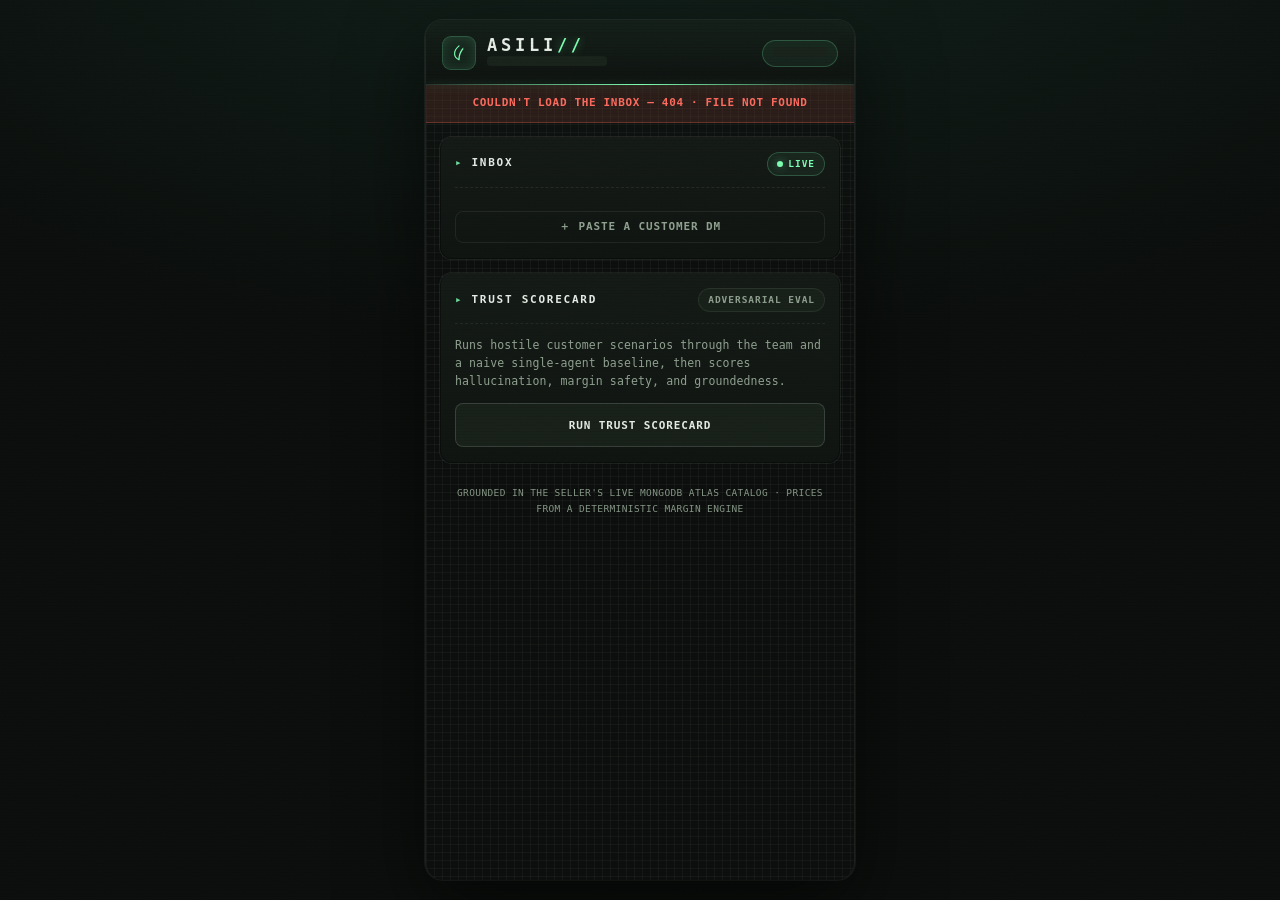
==== commit 2c719e1d: "feat(channels): Tier-0 paste-a-DM fallback + honest channel positioning Until a channel's API path i" ====
--- a/src/asili_agents/web/index.html
+++ b/src/asili_agents/web/index.html
@@ -6,7 +6,7 @@
   <meta name="viewport" content="width=device-width, initial-scale=1, viewport-fit=cover" />
   <meta name="theme-color" content="#0B0E0C" />
   <meta name="color-scheme" content="dark" />
-  <meta name="description" content="Asili — the AI ops team that can prove it never lied. Every reply is a signed, tamper-evident receipt grounded in the seller's live catalog." />
+  <meta name="description" content="Asili — the AI ops team that measures its own honesty. Every reply is grounded in the seller's live catalog, priced by a deterministic engine, and held for the seller's one-tap approval." />
   <title>ASILI//  Trust Terminal</title>
   <!-- Same-origin static assets only. No CDNs, no build step, no web fonts. -->
   <link rel="stylesheet" href="./styles.css" />
@@ -56,6 +56,13 @@
           <span class="panel__tag panel__tag--live" id="inboxTag">live</span>
         </div>
         <ul class="inbox__list" id="inboxList"></ul>
+        <!-- Tier-0 channel fallback: paste a DM from any channel (e.g. Instagram
+             while the API path awaits Meta review); the seller sends the approved
+             reply back inside the app themselves. -->
+        <button class="btn btn--ghost btn--block btn--mini" id="pasteBtn"
+                title="Paste a customer DM from any channel — Asili drafts, you approve and send it back yourself">
+          ＋ Paste a customer DM
+        </button>
       </article>
 
       <!-- 2) CONVERSATION: opened from the inbox -->
@@ -88,12 +95,12 @@
       <article class="card panel" id="railCard" hidden aria-label="Agent activity">
         <div class="panel__head">
           <h2 class="panel__title"><span class="prompt">▸</span> Agent trace</h2>
-          <span class="panel__tag" id="railTag">live trace</span>
+          <span class="panel__tag" id="railTag" title="a replay of the completed run's steps — not live streaming">trace · replay</span>
         </div>
         <ol class="rail" id="rail"></ol>
       </article>
 
-      <!-- 3b) DRAFT REPLY: grounded ledger + the signed receipt + approve/edit/reject -->
+      <!-- 3b) DRAFT REPLY: grounded ledger + the grounded reply + approve/edit/reject -->
       <article class="card panel draft" id="draftCard" hidden aria-label="Drafted reply">
         <div class="panel__head">
           <h2 class="panel__title"><span class="prompt">▸</span> Grounded reply</h2>
@@ -103,7 +110,7 @@
         <!-- Grounded business facts, printed as a ledger of line items -->
         <div class="facts" id="facts"></div>
 
-        <!-- The composed reply, rendered as a tamper-evident receipt -->
+        <!-- The composed reply, rendered as a receipt-style card -->
         <div class="draft-bubble" id="draftBubble">
           <span class="receipt__rule" aria-hidden="true">— GROUNDED REPLY ————</span>
           <p class="draft-bubble__body" id="draftBody"></p>
@@ -133,14 +140,14 @@
         <div class="result" id="approveResult" hidden role="status" aria-live="polite"></div>
       </article>
 
-      <!-- 4) BASELINE: "What a plain chatbot would send" — the forged carbon copy -->
+      <!-- 4) BASELINE: "What a plain chatbot would send" — the ungrounded carbon copy -->
       <article class="card panel panel--muted baseline" id="baselineCard" hidden aria-label="Plain chatbot comparison">
         <div class="panel__head">
           <h2 class="panel__title"><span class="prompt">▸</span> Ungrounded chatbot</h2>
           <span class="panel__tag panel__tag--bad">no tools · unverified</span>
         </div>
         <div class="baseline-bubble" id="baselineBubble">
-          <span class="receipt__rule receipt__rule--bad" aria-hidden="true">— CARBON COPY · UNSIGNED —</span>
+          <span class="receipt__rule receipt__rule--bad" aria-hidden="true">— CARBON COPY · NOT GROUNDED —</span>
           <p class="baseline-bubble__body" id="baselineBody"></p>
           <div class="warnings" id="baselineWarnings"></div>
         </div>
--- a/src/asili_agents/web/styles.css
+++ b/src/asili_agents/web/styles.css
@@ -413,6 +413,7 @@
 .btn:focus-visible { outline: 2px solid var(--accent); outline-offset: 2px; }
 .btn:disabled { opacity: 0.45; cursor: not-allowed; }
 .btn--block { width: 100%; }
+.btn--mini { min-height: 32px; padding: 4px 10px; font-size: 11px; margin-top: 10px; }
 
 .btn--primary {
   background: var(--accent-wash-2);
@@ -552,7 +553,7 @@
 .fact--signal .fact__val { color: var(--warn); }
 .fact__sub { display: block; font-size: 10px; color: var(--ink-muted); margin-top: 2px; letter-spacing: 0.02em; }
 
-/* ---- The signed receipt (draft reply) --------------------------------- */
+/* ---- The grounded reply (receipt-style draft) ------------------------- */
 .draft-bubble {
   background:
     linear-gradient(180deg, var(--surface-2), var(--bg-alt));
@@ -562,7 +563,7 @@
   margin-bottom: 13px;
   position: relative;
   box-shadow: var(--bezel-lift);
-  /* tamper-evident torn bottom edge */
+  /* torn receipt-style bottom edge (decorative) */
   -webkit-mask:
     linear-gradient(#000 0 0) padding-box,
     conic-gradient(from -45deg at bottom, #0000 0 90deg, #000 0) 0 100% / 11px 6px repeat-x;
@@ -636,7 +637,7 @@
 }
 .chip--source:hover::before { background: var(--bg-base); box-shadow: none; }
 
-/* GROUNDED ✓ · SIGNED stamp landing on approve */
+/* GROUNDED ✓ · APPROVED stamp landing on approve */
 .draft-stamp {
   position: absolute;
   right: 10px;
